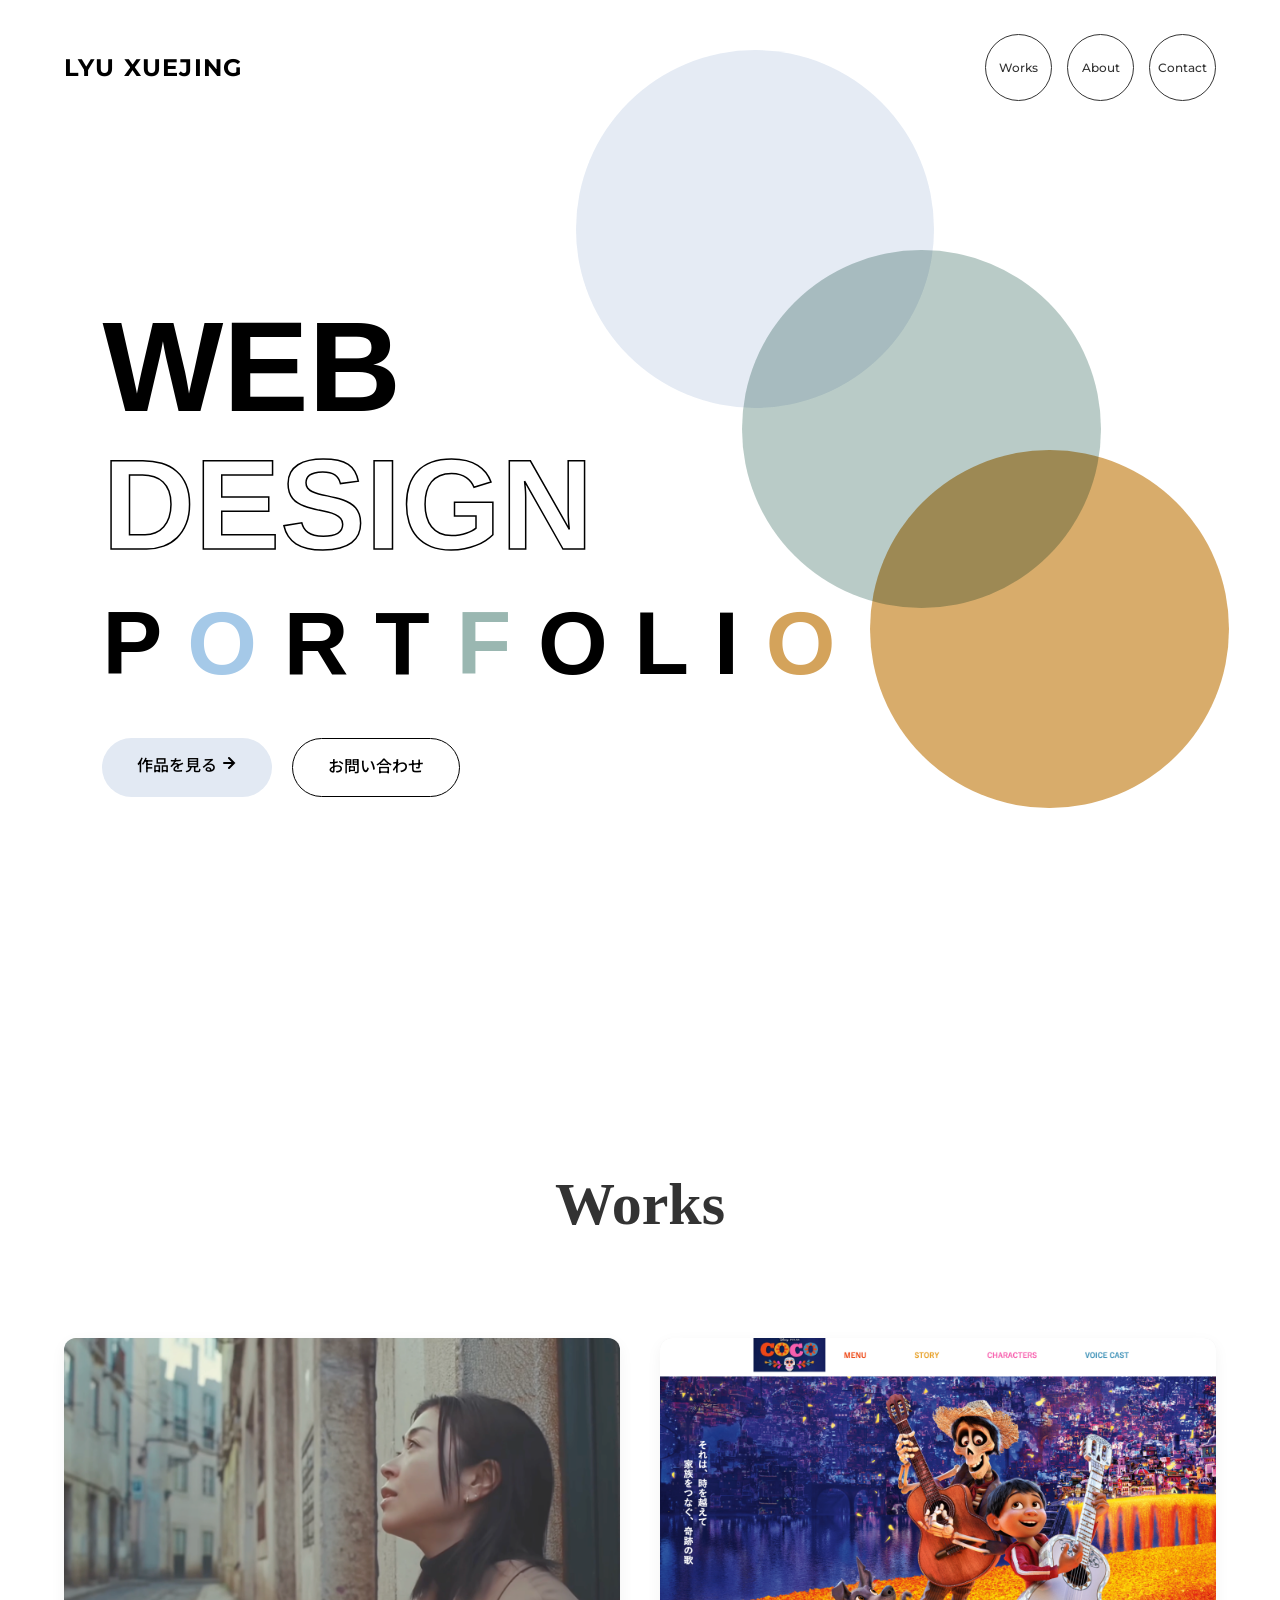
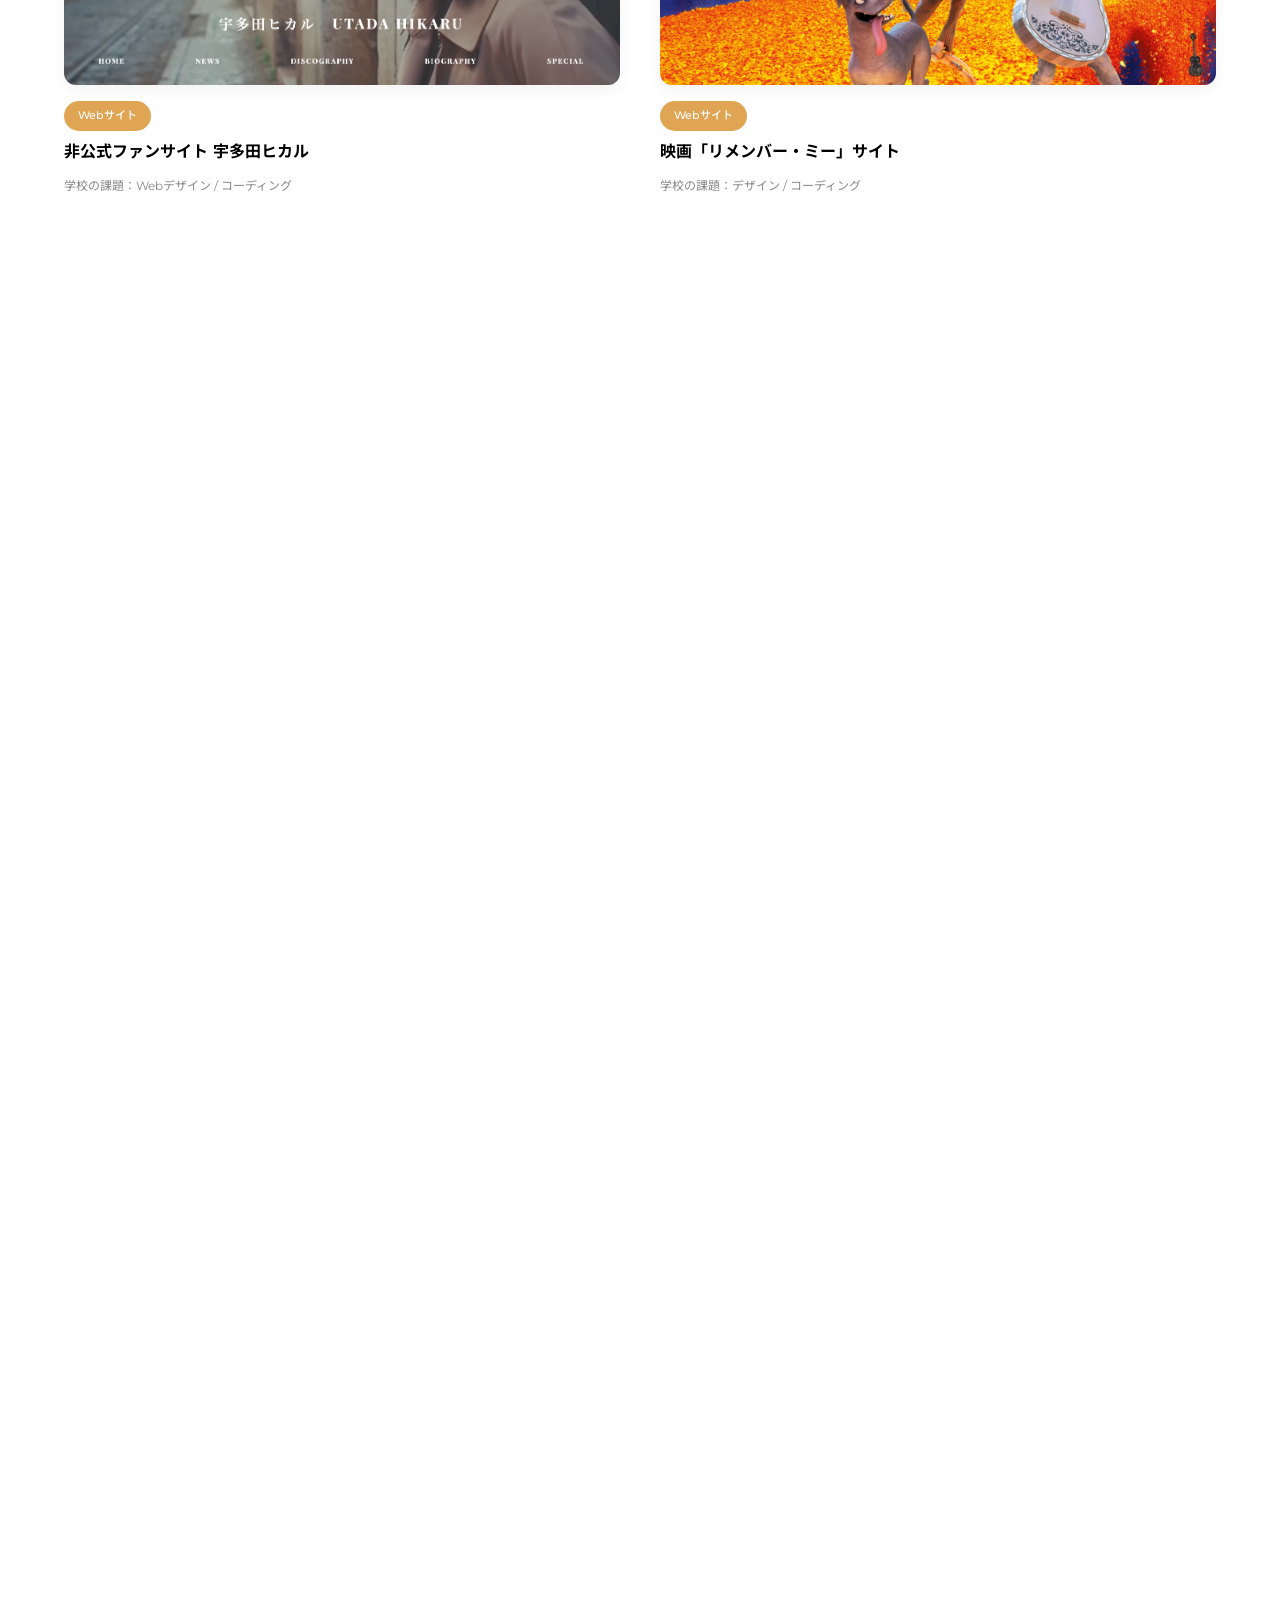
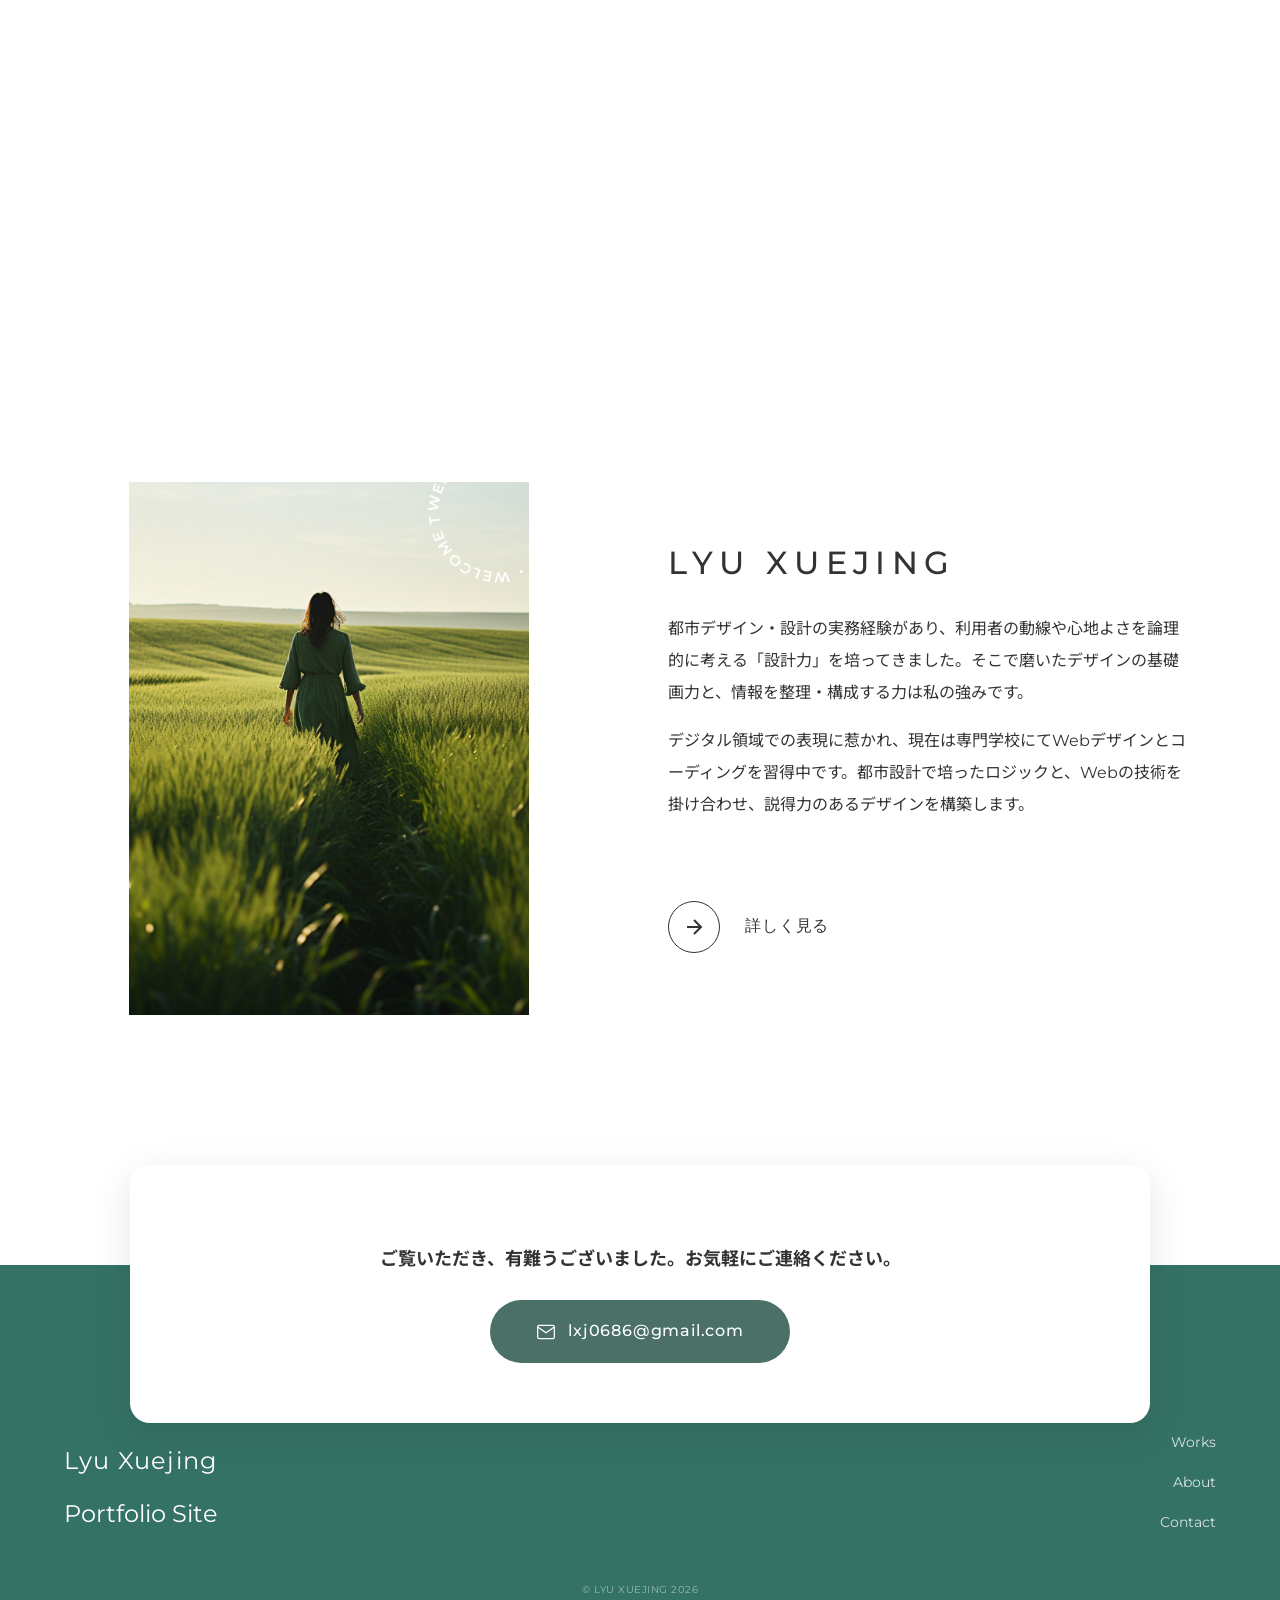
==== index.html @ 37d801d8 "Initial commit: ポートフォリオサイト" ====
<!DOCTYPE html>
<html lang="ja">
<head>
    <meta charset="UTF-8">
    <meta name="viewport" content="width=device-width, initial-scale=1.0">
    <title>LYU XUEJING - Portfolio</title>
    <link rel="preconnect" href="https://fonts.googleapis.com">
    <link rel="preconnect" href="https://fonts.gstatic.com" crossorigin>
    <link href="https://fonts.googleapis.com/css2?family=Montserrat:wght@400;700;900&family=Noto+Sans+JP:wght@400;500;700&display=swap" rel="stylesheet">
    <link rel="stylesheet" href="style.css">
</head>

<body>
    <header class="header">
        <div class="container header-flex">
            <h1 class="logo">LYU XUEJING</h1>
            <nav class="nav">
                <a href="#works" class="nav-circle">Works</a>
                <a href="#about" class="nav-circle">About</a>
                <a href="#contact" class="nav-circle">Contact</a>
            </nav>
        </div>
    </header>

    <section class="hero" id="top">
        <div class="hero__bg-shapes" aria-hidden="true">
            <div class="shape shape--blue"></div>
            <div class="shape shape--green"></div>
            <div class="shape shape--yellow"></div>
        </div>
        
        <div class="hero__content">
        <div class="hero__title-area">
            <h1 class="hero__main-title">WEB</h1>
            
            <div class="hero__outline-title">DESIGN</div>
            
            <div class="hero__portfolio-title">
            <span class="char-p">P</span>
            <span class="char-o color-blue">O</span>
            <span class="char-r">R</span>
            <span class="char-t">T</span>
            <span class="char-f color-green">F</span>
            <span class="char-o">O</span>
            <span class="char-l">L</span>
            <span class="char-i">I</span>
            <span class="char-o color-yellow">O</span>
            <div class="title-underline"></div>
            </div>
        </div>
            
        <!-- 行动按钮 -->
        <div class="hero__cta" data-animate="fade-up" data-delay="600">
            <a class="btn btn--primary" href="#works">
                <span>作品を見る</span>
                <svg class="btn__icon" width="16" height="16" viewBox="0 0 16 16" fill="none">
                    <path d="M3 8h10M8 3l5 5-5 5" stroke="currentColor" stroke-width="2" stroke-linecap="round"/>
                </svg>
            </a>
            <a class="btn btn--outline" href="#contact">
            お問い合わせ
            </a>
        </div>
        </div>
    </section>


    <section id="works" class="works">
        <div class="container">
            <div class="section-header">
                <h2 class="section-title">Works</h2>
                <div class="wavy-line"></div>
            </div>
            
            <div class="works-web-grid">
                <a href="https://example.com/site1" target="_blank" class="work-item web-item">
                    <div class="work-image">
                        <img src="img/1.png" alt="Web作品1">
                        <div class="hover-overlay">View Website →</div>
                    </div>
                    <div class="work-info">
                        <span class="work-category category-yellow">Webサイト</span>
                        <h3 class="work-name">非公式ファンサイト 宇多田ヒカル</h3>
                        <p class="work-desc">学校の課題：Webデザイン / コーディング</p>
                    </div>
                </a>

                <a href="https://example.com/site2" target="_blank" class="work-item web-item">
                    <div class="work-image">
                        <img src="img/2.png" alt="Web作品2">
                        <div class="hover-overlay">View Website →</div>
                    </div>
                    <div class="work-info">
                        <span class="work-category category-yellow">Webサイト</span>
                        <h3 class="work-name">映画「リメンバー・ミー」サイト</h3>
                        <p class="work-desc">学校の課題：デザイン / コーディング</p>
                    </div>
                </a>

                <a href="https://example.com/site3" target="_blank" class="work-item web-item">
                    <div class="work-image">
                        <img src="img/3.png" alt="Web作品3">
                        <div class="hover-overlay">View Website →</div>
                    </div>
                    <div class="work-info">
                        <span class="work-category category-yellow">ホームページ</span>
                        <h3 class="work-name">カフェ「Cafe de PARIS」サイト</h3>
                        <p class="work-desc">学校の課題：デザイン / コーディング</p>
                    </div>
                </a>

                <a href="https://example.com/site4" target="_blank" class="work-item web-item">
                    <div class="work-image">
                        <img src="img/44.png" alt="Web作品4">
                        <div class="hover-overlay">View Website →</div>
                    </div>
                    <div class="work-info">
                        <span class="work-category category-yellow">ホームページ</span>
                        <h3 class="work-name">ブランジェリサイト「HAL Boulangerie」</h3>
                        <p class="work-desc">学校の課題：デザイン / コーディング</p>
                    </div>
                </a>
            </div>

            <div class="works-graphic-grid">
                <div class="work-item graphic-item js-modal-trigger" data-full-img="img/allwork5.png">
                    <div class="work-image">
                        <img src="img/allwork5.png" alt="Graphic1">
                        <div class="hover-icon">
                            <svg width="24" height="24" viewBox="0 0 24 24" fill="none" stroke="currentColor" stroke-width="2">
                                <path d="M15 3h6v6M9 21H3v-6M21 3l-7 7M3 21l7-7"/>
                            </svg>
                        </div>
                    </div>
                    <div class="work-info">
                        <span class="work-category category-green">バナー制作</span>
                        <h3 class="work-name">デザインバナー 動物</h3>
                        <p class="work-desc">Photoshop / Illustrator</p>
                    </div>
                </div>

                <div class="work-item graphic-item js-modal-trigger" data-full-img="img/allwork14.jpg">
                    <div class="work-image">
                        <img src="img/allwork14.jpg" alt="Graphic2">
                        <div class="hover-icon">
                            <svg width="24" height="24" viewBox="0 0 24 24" fill="none" stroke="currentColor" stroke-width="2">
                                <path d="M15 3h6v6M9 21H3v-6M21 3l-7 7M3 21l7-7"/>
                            </svg>
                        </div>
                    </div>
                    <div class="work-info">
                        <span class="work-category category-green">バナー制作</span>
                        <h3 class="work-name">デザインバナー お店</h3>
                        <p class="work-desc">Photoshop / Illustrator</p>
                    </div>
                </div>

                <div class="work-item graphic-item js-modal-trigger" data-full-img="img/allwork6.jpg">
                    <div class="work-image">
                        <img src="img/allwork6.jpg" alt="Graphic3">
                        <div class="hover-icon">
                            <svg width="24" height="24" viewBox="0 0 24 24" fill="none" stroke="currentColor" stroke-width="2">
                                <path d="M15 3h6v6M9 21H3v-6M21 3l-7 7M3 21l7-7"/>
                            </svg>
                        </div>
                    </div>
                    <div class="work-info">
                        <span class="work-category category-green">バナー制作</span>
                        <h3 class="work-name">デザインバナー 食べ物</h3>
                        <p class="work-desc">Photoshop / Illustrator</p>
                    </div>
                </div>

                <div class="work-item graphic-item js-modal-trigger" data-full-img="img/allwork9.png">
                    <div class="work-image">
                        <img src="img/allwork9.png" alt="Graphic4">
                        <div class="hover-icon">
                            <svg width="24" height="24" viewBox="0 0 24 24" fill="none" stroke="currentColor" stroke-width="2">
                                <path d="M15 3h6v6M9 21H3v-6M21 3l-7 7M3 21l7-7"/>
                            </svg>
                        </div>
                    </div>
                    <div class="work-info">
                        <span class="work-category category-blue">設計コンペ</span>
                        <h3 class="work-name">CBDエリアの都市デザイン</h3>
                        <p class="work-desc">Illustrator / Figma / Indesign / Sketchup</p>
                    </div>
                </div>

                <div class="work-item graphic-item js-modal-trigger" data-full-img="img/allwork12.png">
                    <div class="work-image">
                        <img src="img/allwork12.png" alt="Graphic5">
                        <div class="hover-icon">
                            <svg width="24" height="24" viewBox="0 0 24 24" fill="none" stroke="currentColor" stroke-width="2">
                                <path d="M15 3h6v6M9 21H3v-6M21 3l-7 7M3 21l7-7"/>
                            </svg>
                        </div>
                    </div>
                    <div class="work-info">
                        <span class="work-category category-blue">設計コンペ</span>
                        <h3 class="work-name">ウォーターフロントエリアのデザイン</h3>
                        <p class="work-desc">Illustrator / Indesign / AutoCAD / Sketchup</p>
                    </div>
                </div>

                <div class="work-item graphic-item js-modal-trigger" data-full-img="img/allwork11.png">
                    <div class="work-image">
                        <img src="img/allwork11.png" alt="Graphic6">
                        <div class="hover-icon">
                            <svg width="24" height="24" viewBox="0 0 24 24" fill="none" stroke="currentColor" stroke-width="2">
                                <path d="M15 3h6v6M9 21H3v-6M21 3l-7 7M3 21l7-7"/>
                            </svg>
                        </div>
                    </div>
                    <div class="work-info">
                        <span class="work-category category-grey">手描きイラスト</span>
                        <h3 class="work-name">街並みスケッチ</h3>
                        <p class="work-desc">万年筆 / マーカー</p>
                    </div>
                </div>
            </div>
        </div>
    </section>

    <section id="about" class="about">
        <div class="container">
            <div class="section-header">
                <h2 class="section-title">About</h2>
                <div class="wavy-line"></div>
            </div>
            
            <div class="about-layout" data-animate="fade-up" data-delay="200">
                <!-- 左側：プロフィール写真 -->
                <div class="about-photo">
                    <div class="photo-frame">
                        <img 
                        src="img/photo1.png" 
                        alt="プロフィール写真"
                        loading="lazy"
                        />
                        <!-- 装飾的な円形テキスト -->
                        <div class="circle-text" aria-hidden="true">
                            <svg viewBox="0 0 200 200">
                                <path id="curve" d="M 100, 100 m -75, 0 a 75,75 0 1,1 150,0 a 75,75 0 1,1 -150,0" fill="transparent"/>
                                <text>
                                    <textPath href="#curve">
                                    WELCOME TO MY PORTFOLIO • WELCOME TO MY PORTFOLIO •
                                    </textPath>
                                </text>
                            </svg>
                        </div>
                    </div>
                </div>
                
                <!-- 右側：自己紹介テキスト -->
                <div class="about-content">
                    <div class="about-title-wrapper">
                        <h3 class="about-greeting">LYU  XUEJING</h3>
                    </div>
                    
                    <div class="about-text">
                        <p>
                        都市デザイン・設計の実務経験があり、利用者の動線や心地よさを論理的に考える「設計力」を培ってきました。そこで磨いたデザインの基礎画力と、情報を整理・構成する力は私の強みです。
                        </p>
                        <p>
                        デジタル領域での表現に惹かれ、現在は専門学校にてWebデザインとコーディングを習得中です。都市設計で培ったロジックと、Webの技術を掛け合わせ、説得力のあるデザインを構築します。
                        </p>
                    </div>
                
                    <!-- 詳しく見るボタン -->
                    <div class="about-cta">
                        <a href="resume.html" class="detail-link">
                        <span class="detail-link__circle">
                            <svg width="24" height="24" viewBox="0 0 24 24" fill="none" stroke="currentColor" stroke-width="2">
                            <path d="M5 12h14M12 5l7 7-7 7"/>
                            </svg>
                        </span>
                        <span class="detail-link__text">詳しく見る</span>
                        </a>
                    </div>
                </div>
            </div>
        </div>
    </section>

    <footer class="site-footer">
        <div id="contact" class="contact-card container">
            <div class="contact-inner">
                <p class="contact-msg">ご覧いただき、有難うございました。お気軽にご連絡ください。</p>
                <a href="mailto:lxj0686@gmail.com" class="btn btn-green">
                    <svg class="icon-mail-svg" width="20" height="20" viewBox="0 0 24 24" fill="none" stroke="currentColor" stroke-width="1.5" stroke-linecap="round" stroke-linejoin="round">
                        <path d="M4 4h16c1.1 0 2 .9 2 2v12c0 1.1-.9 2-2 2H4c-1.1 0-2-.9-2-2V6c0-1.1.9-2 2-2z"></path>
                        <polyline points="22,6 12,13 2,6"></polyline>
                    </svg>
                    <span>lxj0686@gmail.com</span>
                </a>
            </div>
        </div>

        <div class="footer-main">
            <div class="container">
                <div class="footer-flex">
                    <div class="footer-left">
                        <h2 class="footer-logo">Lyu  Xuejing<br>Portfolio Site</h2>
                    </div>
                    <nav class="footer-nav">
                        <a href="#works">Works</a>
                        <a href="#about">About</a>
                        <a href="#contact">Contact</a>
                    </nav>
                </div>
                <p class="copyright">© LYU XUEJING 2026</p>
            </div>           
        </div>
    </footer>

    <div id="image-modal" class="modal">
        <span class="modal-close">&times;</span>
        <div class="modal-content">
            <img id="modal-img" src="" alt="">
        </div>
    </div>

    <script src="main.js"></script>

</body>
</html>
---- style.css ----
@charset "UTF-8";

/* ==========================================================================
   1. 基础设置 & 字体 (Base & Fonts)
   ========================================================================== */
body {
    /* 使用更接近设计稿的无衬线字体 */
    font-family: 'Montserrat', 'Noto Sans JP', sans-serif;
    color: #333;
    line-height: 1.8;
    background-color: #fff;
    margin: 0;
    padding: 0;
    overflow-x: hidden; /* 防止装饰圆圈溢出导致横向滚动 */
}

a {
    text-decoration: none;
    transition: all 0.3s ease;
}

ul, ol {
    list-style: none;
    padding: 0;
    margin: 0;
}

img {
    max-width: 100%;
    height: auto;
    vertical-align: bottom;
}

.container {
    max-width: 100%; /* 稍微收窄一点，符合设计稿的紧凑感 */
    padding-left: 5%;   /* Logo 离左边的距离 */
    padding-right: 5%;  /* 导航离右边的距离 */
    margin: 0;
}

/* ==========================================================================
   2. 头部导航 (Header)
   ========================================================================== */
.header {
    padding: 30px 0;
    background-color: transparent; /* 设计稿Header背景看起来是透明的 */
    position: absolute;
    width: 100%;
    top: 0;
    z-index: 1000;
}

.header-flex {
    display: flex;
    justify-content: space-between;
    align-items: center;
}

.logo {
    font-size: 24px;
    font-weight: 700;
    letter-spacing: 0.05em;
    color: #000;
}

.nav {
    display: flex;
    gap: 15px;
}

/* 导航圆圈样式 */
.nav-circle {
    display: flex;
    align-items: center;
    justify-content: center;
    width: 65px;
    height: 65px;
    border: 1px solid #333;
    border-radius: 50%;
    font-size: 12px;
    color: #333;
    font-weight: 500;
    background: #fff;
}

.nav-circle:hover {
    background-color: #333;
    color: #fff;
}

/* ==========================================================================
   3. Hero 区域 (Main Visual) - 封面更新版
   ========================================================================== */
:root {
  --shape-blue: #E2E9F3;    /* 浅灰蓝色 - 用于圆圈1和按钮 */
  --shape-green: #B2C6C1;   /* 莫兰迪绿 - 用于圆圈2 */
  --shape-brown: #D4A35B;   /* 莫兰迪棕 - 用于圆圈3 */
  --text-black: #000000;
}

.hero {
  position: relative;
  /* 问题1修复：通过 padding-top 给顶部导航栏留出空间，确保不遮挡文字 */
  padding-top: 100px; 
  min-height: 100vh;
  display: flex;
  align-items: center; 
  padding-left: 8%;    
  overflow: hidden;
  background-color: #ffffff;
}

/* --- 背景装饰圆圈 --- */
.hero__bg-shapes {
  position: absolute;
  top: 0;
  left: 0;
  width: 100%;
  height: 100%;
  z-index: 0;
}

.shape {
  position: absolute;
  border-radius: 50%;
  opacity: 0.9;
  /* --- [新增] 这一行是关键，让圆圈重叠处变色 --- */
  mix-blend-mode: multiply;
}

/* 圆圈1：左上 */
/* --- 背景装饰：缩小尺寸并优化位置 --- */
.shape--blue {
  width: 28vw;        /* 从 45vw 缩小到 25vw */
  height: 28vw;
  background-color: var(--shape-blue);
  top: 5%;           /* 稍微下移一点，避免被导航栏彻底遮挡 */
  left: 45%;         /* 向右移动，避免太靠近左侧文字 */
}

.shape--green {
  width: 28vw;        /* 从 40vw 缩小到 22vw */
  height: 28vw;
  background-color: var(--shape-green);
  top: 25%;          /* 调整垂直间距 */
  left: 58%;         /* 保持直线排列的比例 */
  z-index: 1;
}

.shape--yellow {
  width: 28vw;        /* 从 35vw 缩小到 20vw */
  height: 28vw;
  background-color: var(--shape-brown);
  top: 45%;
  left: 68%;
  z-index: 2;
}

@keyframes hero-float {
  0%, 100% { transform: translate(0, 0); }
  50% { transform: translate(-20px, 20px); }
}

/* --- 内容区域 --- */
.hero__content {
  position: relative;
  z-index: 10; /* 确保文字在所有圆圈最上方 */
}

.hero__inner {
  max-width: 1000px;
  text-align: left; /* 改为左对齐 */
}

/* 大标题共同样式 */
.hero__main-title, 
.hero__outline-title, 
.hero__portfolio-title {
  font-family: "Helvetica Neue", Arial, sans-serif; /* 建议用较粗的黑体 */
  font-weight: 900;
  line-height: 1;
  margin: 0;
  padding: 0;
  text-transform: uppercase;
}

.hero__main-title {
  font-size: clamp(60px, 10vw, 140px);
  font-weight: 900;
  margin: 0;
  color: var(--text-black);
}

.hero__outline-title {
  font-size: clamp(60px, 10vw, 140px);
  font-weight: 900;
  color: transparent;
  -webkit-text-stroke: 1.5px var(--text-black);
  margin: 10px 0 30px 0;
}

.hero__portfolio-title {
    font-size: clamp(40px, 7vw, 90px);
    font-weight: 900;
    color: var(--text-black);
    margin-bottom: 50px;
    
    /* --- [新增] 让每个字母之间有间距 --- */
    letter-spacing: 0.01em; /* 调整字间距 */
    margin-top: 10px;
}

/* 文字中的彩色字母 */
.color-blue { color: #A5C9E8; }
.color-green { color: #9AB7B1; }
.color-yellow { color: #D4A35B; }


/* --- 按钮样式重写 --- */
.hero__cta {
  display: flex;
  gap: 20px;
}

.hero__cta .btn {
  padding: 14px 35px;
  border-radius: 50px;
  font-size: 16px;
  font-weight: 500;
  text-decoration: none;
  transition: all 0.3s ease;
  border: none;
  /* 使用莫兰迪浅灰蓝 */
  background-color: var(--shape-blue); 
}

.hero__cta .btn--outline {
  /* “お問い合わせ” 也可以共用同色，或者只留边框 */
  background-color: transparent;
  border: 1.5px solid var(--shape-blue);
}

.hero__cta .btn:hover {
  transform: translateY(-3px);
  filter: brightness(0.9);
}

.title-underline {
  display: none; /* 彻底移除蓝色横线 */
}

/* 1. 针对所有 Hero 区域的按钮：统一设为黑色 */
.hero__cta .btn {
    color: #000 !important; /* 强制文字变成黑色 */
}

/* 2. 针对左边的实心按钮 (Primary) */
.hero__cta .btn--primary {
    /* 背景色保持原来的浅蓝色 (如果有变化请自行调整) */
    background-color: var(--shape-blue, #E2E9F3); 
}

/* 3. 针对右边的线框按钮 (Outline) */
.hero__cta .btn--outline {
    /* 边框也改成黑色，与文字呼应 */
    border: 1.5px solid #000;
}


/* --- 响应式适配 --- */
@media (max-width: 768px) {
  .hero {
    padding-top: 80px;
    padding-left: 5%;
  }
  .shape {
    width: 60vw;
    height: 60vw;
  }
}

/* ==========================================================================
   4. Works 区域 (更新版)
   ========================================================================== */
.works {
    padding: 100px 0;
}

.section-header {
    text-align: center;
    margin-bottom: 60px;
}

.section-title {
    /* 原来可能是 40px，建议改大到 60px 或 80px */
    font-size: 60px; 
    
    /* 保持原有的其他样式不变 */
    font-family: 'Times New Roman', serif; /* 如果你之前用了衬线体 */
    font-weight: bold;
    text-align: center;
    margin-bottom: 20px;
    color: #333;
    position: relative;
    display: inline-block;
}

/* --- 上半部分: Web (2列) --- */
.works-web-grid {
    display: grid;
    grid-template-columns: repeat(2, 1fr); /* 2列 */
    gap: 50px 40px;
    margin-bottom: 80px; /* 与下方Graphic区域的间距 */
}

/* --- 下半部分: Graphic (3列) --- */
.works-graphic-grid {
    display: grid;
    grid-template-columns: repeat(3, 1fr); /* 3列 */
    gap: 40px 30px;
}

/* 通用 Work Item 样式 */
.work-item {
    display: block; /* 确保a标签也是块级 */
    cursor: pointer;
    transition: transform 0.3s ease;
}

.work-item:hover {
    transform: translateY(-5px);
}

.work-image {
    position: relative;
    border-radius: 12px;
    overflow: hidden;
    margin-bottom: 15px;
    box-shadow: 0 5px 15px rgba(0,0,0,0.05);
    background-color: #f0f0f0;
    /* 图片比例控制: Web偏横向，Graphic偏方形 */
    aspect-ratio: 16 / 10; 
}

/* 下面Graphic部分的图片可以稍微高一点 */
.works-graphic-grid .work-image {
    aspect-ratio: 4 / 3;
}

.work-image img {
    width: 100%;
    height: 100%;
    object-fit: cover;
    transition: transform 0.5s ease;
}

.work-item:hover .work-image img {
    transform: scale(1.05);
}

/* 悬停时的遮罩层 (Web用) */
.hover-overlay {
    position: absolute;
    top: 0; left: 0; width: 100%; height: 100%;
    background: rgba(0, 0, 0, 0.4);
    color: #fff;
    display: flex;
    align-items: center;
    justify-content: center;
    font-weight: 700;
    opacity: 0;
    transition: opacity 0.3s;
}

/* 悬停时的图标 (Graphic用) */
.hover-icon {
    position: absolute;
    top: 50%; left: 50%;
    transform: translate(-50%, -50%) scale(0.5);
    opacity: 0;
    transition: all 0.3s;
    background: rgba(255,255,255,0.6);
    width: 50px; height: 50px;
    border-radius: 50%;
    display: flex;
    align-items: center;
    justify-content: center;
    color: #333;
}

.work-item:hover .hover-overlay,
.work-item:hover .hover-icon {
    opacity: 1;
    transform: translate(-50%, -50%) scale(1); /* icon reset */
}
.work-item:hover .hover-overlay {
    transform: none; /* overlay reset */
}

/* 标签颜色 (根据设计图补充) */
.work-category {
    display: inline-block;
    padding: 5px 14px;
    border-radius: 50px;
    font-size: 11px;
    color: #fff;
    margin-bottom: 10px;
    font-weight: 500;
}
.category-yellow { background-color: #DFA454; }
.category-green { background-color: #357266; } /* 深绿 */
.category-blue { background-color: #6CA6E6; }
.category-grey { background-color: rgba(66, 66, 66, 0.4); }

.work-name {
    font-size: 16px;
    font-weight: 700;
    margin: 0 0 5px 0;
    line-height: 1.4;
    color: #000;
}

.work-desc {
    font-size: 12px;
    color: #888;
}

/* 响应式调整 */
@media (max-width: 768px) {
    .works-web-grid {
        grid-template-columns: 1fr; /* 手机上Web变单列 */
        gap: 40px;
    }
    .works-graphic-grid {
        grid-template-columns: repeat(2, 1fr); /* 手机上Graphic变两列 */
        gap: 20px;
    }
}
@media (max-width: 480px) {
    .works-graphic-grid {
        grid-template-columns: 1fr; /* 小屏全变单列 */
    }
}

/* ==========================================================================
   5. About 区域
   ========================================================================== */
.about {
    padding: 100px 0 150px; /* 底部留多点空间给Footer重叠 */
}

/* 左側：プロフィール写真 */
.about-photo {
  position: relative;
  display: flex;
  justify-content: center;
}

.photo-frame {
  position: relative;
  width: 100%;
  max-width: 400px;
  aspect-ratio: 3/4;
  border-radius: var(--radius-xl);
  overflow: hidden;
  box-shadow: var(--shadow-xl);
}

.photo-frame img {
  width: 100%;
  height: 100%;
  object-fit: cover;
  display: block;
}

/* 円形テキスト装飾 */
.circle-text {
  position: absolute;
  top: -50px;
  right: -50px;
  width: 160px;
  height: 160px;
  animation: rotate 20s linear infinite;
}

@keyframes rotate {
  from {
    transform: rotate(0deg);
  }
  to {
    transform: rotate(360deg);
  }
}

.circle-text svg {
  width: 100%;
  height: 100%;
}

.circle-text text {
  fill: #ffffff;
  font-size: 18px;
  font-weight: 600;
  letter-spacing: 2px;
  text-transform: uppercase;
  
}

/* About Layout - 左右分割 */
.about-layout {
  display: grid;
  grid-template-columns: 1fr 1.3fr;
  gap: var(--space-4xl);
  align-items: center;
  margin-bottom: var(--space-4xl);
  max-width: 1100px;
  margin-left: auto;
  margin-right: auto;
}
/* 右側：テキストコンテンツ */
.about-content {
  padding: var(--space-lg) ;
  padding-left: 100px;
}

.about-title-wrapper {
  display: block;
  align-items: center;
  gap: var(--space-lg);
  margin-bottom: 30px;
}

.about-line {
  display: none;
}

.about-greeting {
  font-family: 'Montserrat', sans-serif; /* 英文推荐字体 */
  font-size: 32px;     /* 字号加大 (根据需要可调 32px - 40px) */
  font-weight: 500;    /* 加粗 */
  
  /* --- 颜色与间距 --- */
  color: #333;         /* 黑色 */
  letter-spacing: 0.2em; /* 增加字间距，显得更有设计感 */
  line-height: 1.2;
  
  /* --- 强制左对齐 --- */
  margin: 0;
  padding: 0;
  text-align: left;
}

.about-text {
  margin-bottom: var(--space-2xl);
}

.about-text p {
  font-size: var(--font-size-base);
  line-height: 2;
  color: var(--color-text-light);
  margin-bottom: var(--space-lg);
}

.about-text p:last-child {
  margin-bottom: 0;
}

/* 詳しく見るリンク */
.about-cta {
  margin-top: 80px;
}

.detail-link {
  display: inline-flex;
  align-items: center;
  gap: 25px;
  text-decoration: none;
  color: var(--color-primary);
  font-size: 16px;
  font-weight: 500;
  transition: all var(--transition-base);
  position: relative;
  font-family: 'Montserrat', sans-serif;
}

.detail-link__circle {
  width: 50px;
  height: 50px;
  border-radius: 50%;
  border: 1.5px solid currentColor;
  display: flex;
  align-items: center;
  justify-content: center;
  transition: all 0.3s ease;
  flex-shrink: 0;
}

.detail-link__circle svg {
    width: 24px;
    height: 24px;
    stroke: currentColor; /* 确保箭头颜色跟随 */
    transition: stroke 0.3s ease;
}

.detail-link__text {
  position: relative;
  letter-spacing: 0.05em;
}

/* 下划线动画 (保留你原本的逻辑，稍微调整位置) */
.detail-link__text::after {
  content: '';
  position: absolute;
  left: 0;
  bottom: -4px;
  width: 0;
  height: 1px;
  background: currentColor;
  transition: width 0.3s ease;
}

/* --- 悬停效果优化 --- */
.detail-link:hover {
    opacity: 0.9;
}

.detail-link:hover .detail-link__circle {
  /* 悬停时：背景变蓝，箭头变白 */
  background: #357266; 
  color: white;
  
  /* [修改] 使用缩放效果代替位移，更符合这个圆形的设计风格 */
  transform: scale(1.05); 
}

.detail-link:hover .detail-link__text::after {
  width: 100%;
}


/* About 响应式 */
@media (max-width: 768px) {
  .about-content {
    /* 手机上下排列时，取消左边的大间距 */
    padding-left: var(--space-lg); 
    /* 或者直接 padding-left: 20px; */
  }
}

@media (max-width: 1024px) {
  .about-layout {
    gap: var(--space-3xl);
  }
  
  .photo-frame {
    max-width: 350px;
  }
}

@media (max-width: 768px) {
  .about-layout {
    grid-template-columns: 1fr;
    gap: var(--space-2xl);
    text-align: center;
  }
  
  .photo-frame {
    max-width: 300px;
    margin: 0 auto;
  }
  
  .circle-text {
    width: 100px;
    height: 100px;
    top: -20px;
    right: -20px;
  }
  
  .about-title-wrapper {
    justify-content: center;
  }
  
  .about-line {
    width: 40px;
  }
  
  .about-greeting {
    font-size: 28px; /* 手机上稍微小一点 */
    margin-bottom: 20px;
  }
  
  .about-cta {
    display: flex;
    justify-content: center;
  }
  
  .about-highlights {
    grid-template-columns: 1fr;
  }
}

/* ==========================================================================
   6. Contact & Footer (重叠布局)
   ========================================================================== */
.site-footer {
    background-color: #357266; /* 这种深绿色 */
    color: #fff;
    padding-top: 150px; /* 为上面重叠的卡片留空间 */
    padding-bottom: 50px;
    position: relative;
    margin-top: 100px;
}

/* 悬浮的 Contact 卡片 */
.contact-card {
    background-color: #fff;
    border-radius: 20px;
    padding: 60px;
    box-shadow: 0 10px 40px rgba(0,0,0,0.1); /* 柔和阴影 */
    text-align: center;
    
    /* 关键布局：绝对定位或负边距实现重叠 */
    position: absolute;
    top: -100px; /* 向上偏移出Footer */
    left: 0;
    right: 0;
    width: 80%; /* 卡片宽度 */
    max-width: 900px;
    margin: 0 auto; /* 水平居中 */
}

.contact-msg {
    font-size: 18px;
    margin-bottom: 25px;
    color: #333;
    font-weight: 700;
}

.btn-green {
    display: inline-flex;   /* 让图标和文字横向排列 */
    align-items: center;    /* 垂直居中 */
    justify-content: center;
    gap: 12px;              /* 【关键】图标和文字之间的间距 */
    
    background-color: #4A7068; /* 使用更接近设计图的低饱和度深绿 */
    color: #fff;
    padding: 16px 45px;     /* 稍微加大一点内边距，更舒展 */
    border-radius: 50px;    /* 胶囊圆角 */
    
    font-size: 16px;
    font-weight: 500;
    text-decoration: none;
    letter-spacing: 0.05em; /* 增加一点字间距 */
    
    transition: all 0.3s ease;
    border: 1px solid transparent; /* 预留边框位置，防止抖动 */
}

/* 悬停效果 */
.btn-green:hover {
    background-color: #3b5c54; /* 稍微变深 */
    transform: translateY(-3px); /* 向上浮动 */
    box-shadow: 0 5px 15px rgba(53, 114, 102, 0.3); /* 增加绿色光晕阴影 */
}

/* 图标样式 */
.icon-mail-svg {
    width: 20px;       /* 控制图标大小 */
    height: 20px;
    display: block;    /* 防止基线对齐导致的微小偏移 */
    stroke-width: 1.5; /* 线条粗细，1.5 比较精致，2 比较粗 */
}

/* Footer 底部内容 */
.footer-flex {
    display: flex;
    justify-content: space-between;
    align-items: flex-end;
}

.footer-logo {
    font-family: 'Montserrat', sans-serif;
    font-size: 24px;
    font-weight: 400; /* 取消粗体 */
    line-height: 2.2; /* 增大行高 */
    
    /* 移除底部外边距，确保和右侧菜单完全底部对齐 */
    margin-bottom: 0; 
    
    /* 确保容器紧贴文字，便于观察对齐 */
    display: inline-block;
}

.footer-logo::first-line {
    letter-spacing: 0.05em; 
}


.copyright {
    font-size: 12px;
    opacity: 0.6;
    
}

.footer-nav {
    display: flex;
    flex-direction: column;
    text-align: right;
    gap: 15px;
    padding-bottom: 5px;
}

.footer-nav a {
    color: #fff;
    font-size: 14px;
    opacity: 0.8;
    text-decoration: none;
    transition: opacity 0.3s;
    font-family: 'Montserrat', sans-serif;
}

.footer-nav a:hover {
    opacity: 1;
    text-decoration: underline;
}

.copyright {
    font-size: 10px;
    opacity: 0.5;
    text-align: center; /* 文字居中 */
    display: block;     /* 独占一行 */
    width: 100%;
    margin-top: 40px;
    font-family: 'Montserrat', sans-serif;
    letter-spacing: 0.05em;
}

/* ==========================================================================
   7. 响应式适配 (Mobile)
   ========================================================================== */
@media (max-width: 768px) {
    .hero-title {
        font-size: 48px;
    }
    
    .text-colorful {
        letter-spacing: 5px; /* 手机上间距小一点 */
        display: block; /* 手机上可能需要换行 */
    }

    .hero-bg-circles .circle {
        transform: scale(0.6); /* 手机上圆圈缩小 */
    }
    
    .works-grid {
        grid-template-columns: 1fr; /* 单列 */
    }
    
    .about-content {
        flex-direction: column;
    }
    
    .contact-card {
        width: 90%;
        padding: 30px;
        top: -60px;
    }
    
    .site-footer {
        padding-top: 120px;
    }
    
    .footer-main {
    width: 100%;
}

    .footer-flex {
        flex-direction: column;
        align-items: center; /* 手机上居中对齐 */
        gap: 40px;
        margin-bottom: 40px;
    }
    
    .footer-nav {
        text-align: center;
        padding-bottom: 0;
    }

    .footer-logo::first-line {
        letter-spacing: 0.15em;
    }
}

/* ==========================================================================
   8. 弹窗样式 (Modal / Lightbox) - 加到CSS文件末尾
   ========================================================================== */
.modal {
    display: none; /* 默认隐藏 */
    position: fixed;
    z-index: 2000;
    left: 0;
    top: 0;
    width: 100%;
    height: 100%;
    background-color: rgba(0, 0, 0, 0.85);
    align-items: center;
    justify-content: center;
    opacity: 0;
    transition: opacity 0.3s ease;
}

.modal.show {
    display: flex;
    opacity: 1;
}

.modal-content {
    max-width: 90%;
    max-height: 90%;
    position: relative;
    transform: scale(0.9);
    transition: transform 0.3s ease;
}

.modal.show .modal-content {
    transform: scale(1);
}

.modal-content img {
    max-width: 100%;
    max-height: 90vh; /* 确保不超过视口高度 */
    border-radius: 4px;
    box-shadow: 0 0 20px rgba(0,0,0,0.5);
}

.modal-close {
    position: absolute;
    top: 20px;
    right: 30px;
    color: #fff;
    font-size: 40px;
    font-weight: bold;
    cursor: pointer;
    z-index: 2001;
    transition: color 0.3s;
}

.modal-close:hover {
    color: #ccc;
}
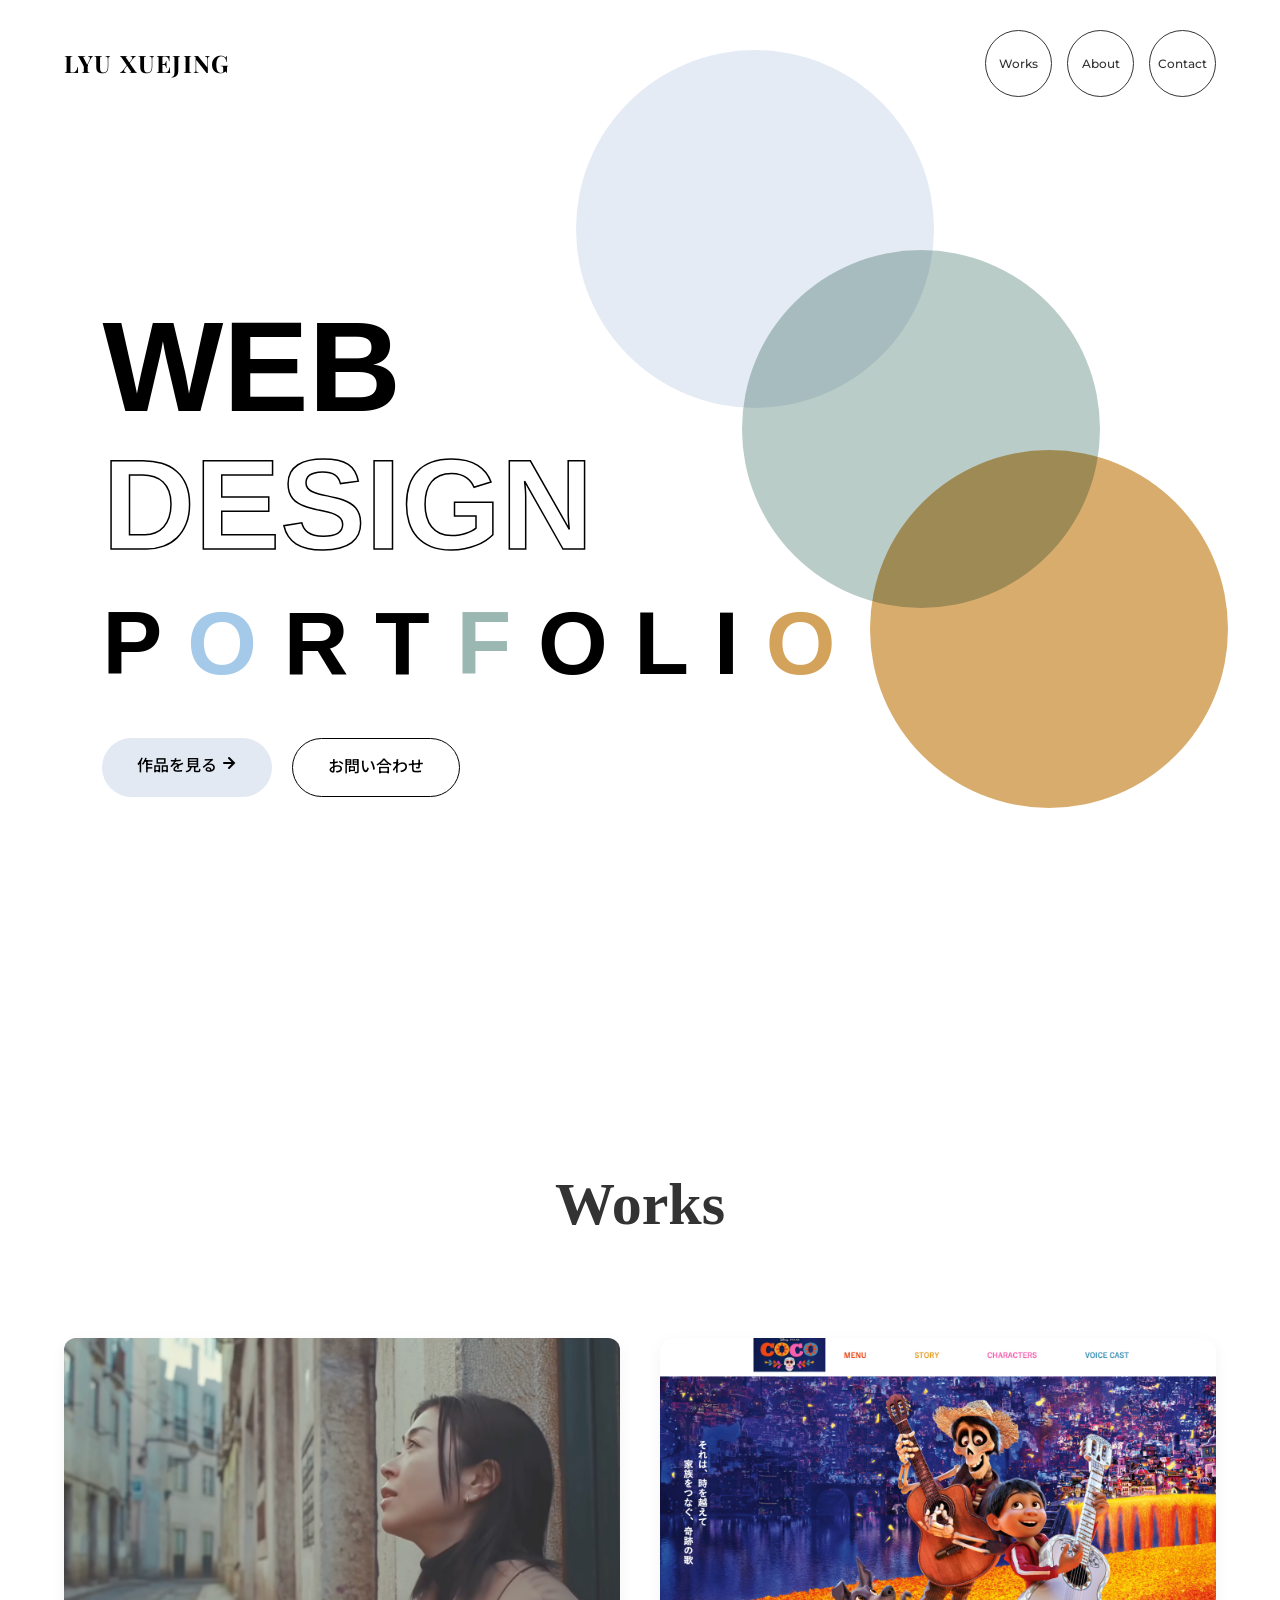
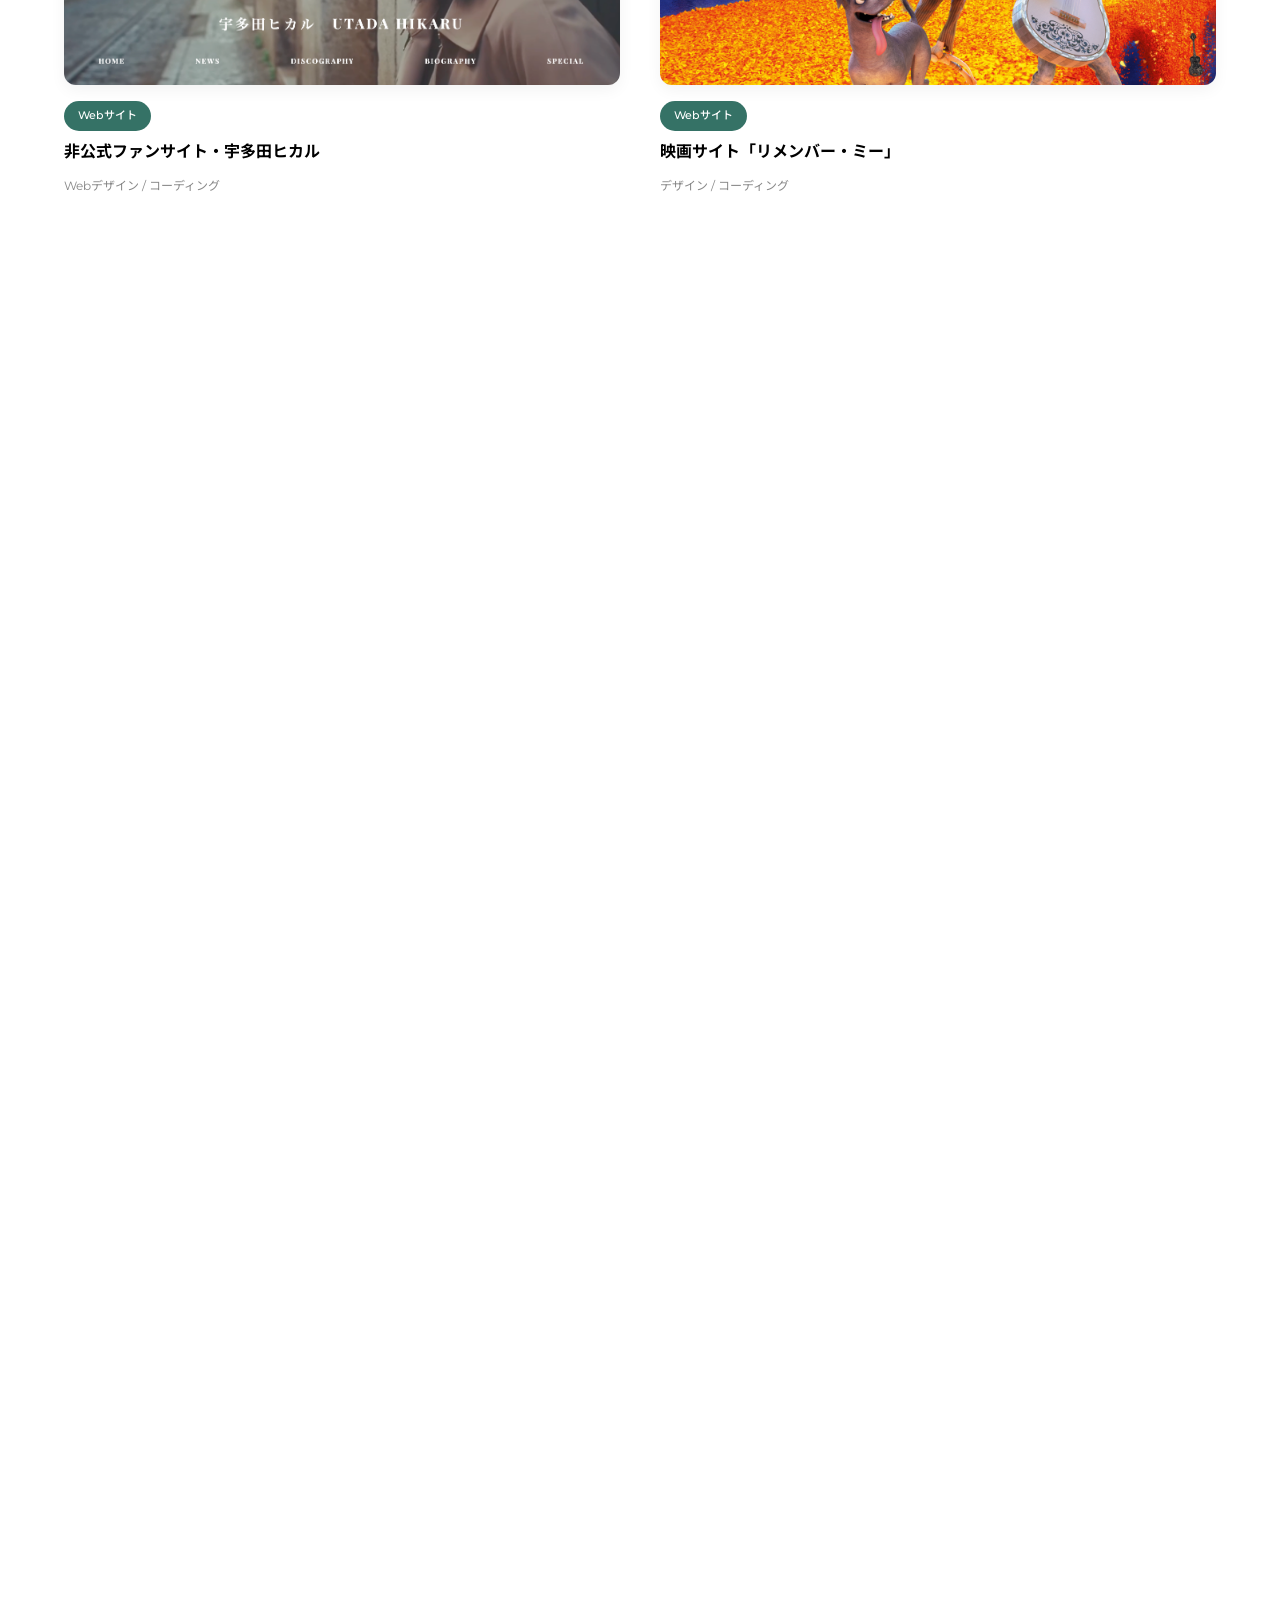
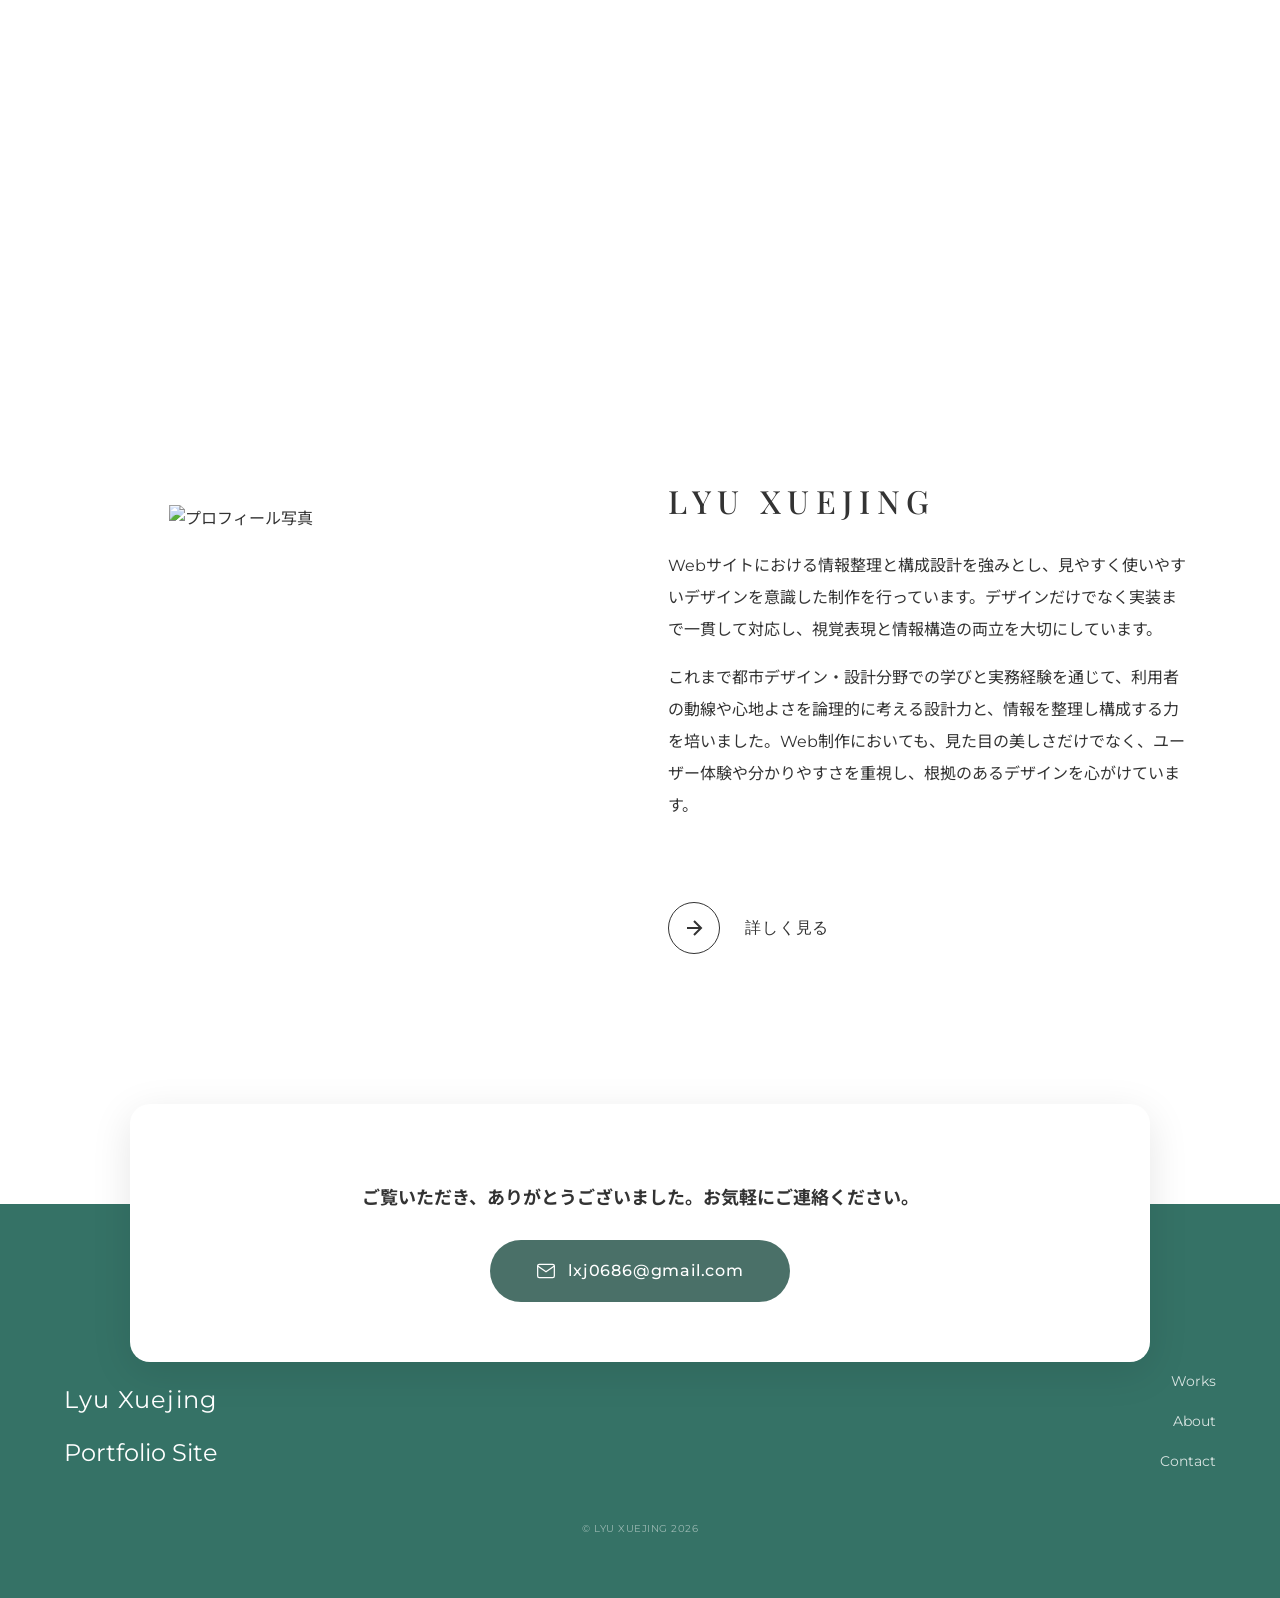
==== commit 151a85df: "Add files via upload" ====
--- a/index.html
+++ b/index.html
@@ -6,14 +6,14 @@
     <title>LYU XUEJING - Portfolio</title>
     <link rel="preconnect" href="https://fonts.googleapis.com">
     <link rel="preconnect" href="https://fonts.gstatic.com" crossorigin>
-    <link href="https://fonts.googleapis.com/css2?family=Montserrat:wght@400;700;900&family=Noto+Sans+JP:wght@400;500;700&display=swap" rel="stylesheet">
+    <link href="https://fonts.googleapis.com/css2?family=Montserrat:wght@400;700;900&family=Noto+Sans+JP:wght@400;500;700&family=Playfair+Display:wght@400;600;700&display=swap" rel="stylesheet">
     <link rel="stylesheet" href="style.css">
 </head>
 
-<body>
+<body class="hero-anim">
     <header class="header">
         <div class="container header-flex">
-            <h1 class="logo">LYU XUEJING</h1>
+            <h1 class="logo"><a href="#top">LYU XUEJING</a></h1>
             <nav class="nav">
                 <a href="#works" class="nav-circle">Works</a>
                 <a href="#about" class="nav-circle">About</a>
@@ -49,7 +49,7 @@
             </div>
         </div>
             
-        <!-- 行动按钮 -->
+    
         <div class="hero__cta" data-animate="fade-up" data-delay="600">
             <a class="btn btn--primary" href="#works">
                 <span>作品を見る</span>
@@ -73,51 +73,51 @@
             </div>
             
             <div class="works-web-grid">
-                <a href="https://example.com/site1" target="_blank" class="work-item web-item">
+                <a href="work-1-utada.html" class="work-item web-item">
                     <div class="work-image">
                         <img src="img/1.png" alt="Web作品1">
-                        <div class="hover-overlay">View Website →</div>
-                    </div>
-                    <div class="work-info">
-                        <span class="work-category category-yellow">Webサイト</span>
-                        <h3 class="work-name">非公式ファンサイト 宇多田ヒカル</h3>
-                        <p class="work-desc">学校の課題：Webデザイン / コーディング</p>
-                    </div>
-                </a>
-
-                <a href="https://example.com/site2" target="_blank" class="work-item web-item">
+                        <div class="hover-overlay">詳細を見る →</div>
+                    </div>
+                    <div class="work-info">
+                        <span class="work-category category-green">Webサイト</span>
+                        <h3 class="work-name">非公式ファンサイト・宇多田ヒカル</h3>
+                        <p class="work-desc">Webデザイン / コーディング</p>
+                    </div>
+                </a>
+
+                <a href="work-2-film.html" target="_blank" class="work-item web-item">
                     <div class="work-image">
                         <img src="img/2.png" alt="Web作品2">
-                        <div class="hover-overlay">View Website →</div>
-                    </div>
-                    <div class="work-info">
-                        <span class="work-category category-yellow">Webサイト</span>
-                        <h3 class="work-name">映画「リメンバー・ミー」サイト</h3>
-                        <p class="work-desc">学校の課題：デザイン / コーディング</p>
-                    </div>
-                </a>
-
-                <a href="https://example.com/site3" target="_blank" class="work-item web-item">
+                        <div class="hover-overlay">詳細を見る →</div>
+                    </div>
+                    <div class="work-info">
+                        <span class="work-category category-green">Webサイト</span>
+                        <h3 class="work-name">映画サイト「リメンバー・ミー」</h3>
+                        <p class="work-desc">デザイン / コーディング</p>
+                    </div>
+                </a>
+
+                <a href="work-3-cafe.html" target="_blank" class="work-item web-item">
                     <div class="work-image">
                         <img src="img/3.png" alt="Web作品3">
-                        <div class="hover-overlay">View Website →</div>
-                    </div>
-                    <div class="work-info">
-                        <span class="work-category category-yellow">ホームページ</span>
-                        <h3 class="work-name">カフェ「Cafe de PARIS」サイト</h3>
-                        <p class="work-desc">学校の課題：デザイン / コーディング</p>
-                    </div>
-                </a>
-
-                <a href="https://example.com/site4" target="_blank" class="work-item web-item">
+                        <div class="hover-overlay">詳細を見る →</div>
+                    </div>
+                    <div class="work-info">
+                        <span class="work-category category-green">Webサイト</span>
+                        <h3 class="work-name">カフェサイト「Café de PARIS」</h3>
+                        <p class="work-desc">デザイン / コーディング</p>
+                    </div>
+                </a>
+
+                <a href="work-4-bread.html" target="_blank" class="work-item web-item">
                     <div class="work-image">
                         <img src="img/44.png" alt="Web作品4">
-                        <div class="hover-overlay">View Website →</div>
-                    </div>
-                    <div class="work-info">
-                        <span class="work-category category-yellow">ホームページ</span>
+                        <div class="hover-overlay">詳細を見る →</div>
+                    </div>
+                    <div class="work-info">
+                        <span class="work-category category-green">Webサイト</span>
                         <h3 class="work-name">ブランジェリサイト「HAL Boulangerie」</h3>
-                        <p class="work-desc">学校の課題：デザイン / コーディング</p>
+                        <p class="work-desc">デザイン / コーディング</p>
                     </div>
                 </a>
             </div>
@@ -133,7 +133,7 @@
                         </div>
                     </div>
                     <div class="work-info">
-                        <span class="work-category category-green">バナー制作</span>
+                        <span class="work-category category-yellow">バナー制作</span>
                         <h3 class="work-name">デザインバナー 動物</h3>
                         <p class="work-desc">Photoshop / Illustrator</p>
                     </div>
@@ -149,7 +149,7 @@
                         </div>
                     </div>
                     <div class="work-info">
-                        <span class="work-category category-green">バナー制作</span>
+                        <span class="work-category category-yellow">バナー制作</span>
                         <h3 class="work-name">デザインバナー お店</h3>
                         <p class="work-desc">Photoshop / Illustrator</p>
                     </div>
@@ -165,7 +165,7 @@
                         </div>
                     </div>
                     <div class="work-info">
-                        <span class="work-category category-green">バナー制作</span>
+                        <span class="work-category category-yellow">バナー制作</span>
                         <h3 class="work-name">デザインバナー 食べ物</h3>
                         <p class="work-desc">Photoshop / Illustrator</p>
                     </div>
@@ -230,15 +230,15 @@
             </div>
             
             <div class="about-layout" data-animate="fade-up" data-delay="200">
-                <!-- 左側：プロフィール写真 -->
                 <div class="about-photo">
                     <div class="photo-frame">
-                        <img 
-                        src="img/photo1.png" 
-                        alt="プロフィール写真"
-                        loading="lazy"
-                        />
-                        <!-- 装飾的な円形テキスト -->
+                        <div class="photo-frame__img">
+                            <img 
+                            src="img/photo2.png" 
+                            alt="プロフィール写真"
+                            loading="lazy"
+                            />
+                        </div>
                         <div class="circle-text" aria-hidden="true">
                             <svg viewBox="0 0 200 200">
                                 <path id="curve" d="M 100, 100 m -75, 0 a 75,75 0 1,1 150,0 a 75,75 0 1,1 -150,0" fill="transparent"/>
@@ -252,22 +252,16 @@
                     </div>
                 </div>
                 
-                <!-- 右側：自己紹介テキスト -->
                 <div class="about-content">
                     <div class="about-title-wrapper">
                         <h3 class="about-greeting">LYU  XUEJING</h3>
                     </div>
                     
                     <div class="about-text">
-                        <p>
-                        都市デザイン・設計の実務経験があり、利用者の動線や心地よさを論理的に考える「設計力」を培ってきました。そこで磨いたデザインの基礎画力と、情報を整理・構成する力は私の強みです。
-                        </p>
-                        <p>
-                        デジタル領域での表現に惹かれ、現在は専門学校にてWebデザインとコーディングを習得中です。都市設計で培ったロジックと、Webの技術を掛け合わせ、説得力のあるデザインを構築します。
-                        </p>
+                        <p>Webサイトにおける情報整理と構成設計を強みとし、見やすく使いやすいデザインを意識した制作を行っています。デザインだけでなく実装まで一貫して対応し、視覚表現と情報構造の両立を大切にしています。</p>
+                        <p>これまで都市デザイン・設計分野での学びと実務経験を通じて、利用者の動線や心地よさを論理的に考える設計力と、情報を整理し構成する力を培いました。Web制作においても、見た目の美しさだけでなく、ユーザー体験や分かりやすさを重視し、根拠のあるデザインを心がけています。</p>
                     </div>
                 
-                    <!-- 詳しく見るボタン -->
                     <div class="about-cta">
                         <a href="resume.html" class="detail-link">
                         <span class="detail-link__circle">
@@ -286,7 +280,7 @@
     <footer class="site-footer">
         <div id="contact" class="contact-card container">
             <div class="contact-inner">
-                <p class="contact-msg">ご覧いただき、有難うございました。お気軽にご連絡ください。</p>
+                <p class="contact-msg">ご覧いただき、ありがとうございました。お気軽にご連絡ください。</p>
                 <a href="mailto:lxj0686@gmail.com" class="btn btn-green">
                     <svg class="icon-mail-svg" width="20" height="20" viewBox="0 0 24 24" fill="none" stroke="currentColor" stroke-width="1.5" stroke-linecap="round" stroke-linejoin="round">
                         <path d="M4 4h16c1.1 0 2 .9 2 2v12c0 1.1-.9 2-2 2H4c-1.1 0-2-.9-2-2V6c0-1.1.9-2 2-2z"></path>
@@ -314,6 +308,13 @@
         </div>
     </footer>
 
+    <!-- ページトップへ戻るボタン -->
+    <a href="#top" id="back-to-top" class="back-to-top" aria-label="ページトップへ戻る">
+        <svg width="24" height="24" viewBox="0 0 24 24" fill="none" stroke="currentColor" stroke-width="2" stroke-linecap="round" stroke-linejoin="round">
+            <path d="M12 19V5M5 12l7-7 7 7"/>
+        </svg>
+    </a>
+
     <div id="image-modal" class="modal">
         <span class="modal-close">&times;</span>
         <div class="modal-content">
--- a/style.css
+++ b/style.css
@@ -56,11 +56,23 @@
     align-items: center;
 }
 
+/* ロゴ：英文大見出し向けフォント・黒・トップへのリンク */
 .logo {
+    font-family: 'Playfair Display', 'Times New Roman', serif;
     font-size: 24px;
     font-weight: 700;
     letter-spacing: 0.05em;
     color: #000;
+    margin: 0;
+}
+
+.logo a {
+    color: #000;
+}
+
+.logo a:hover {
+    color: #333;
+    opacity: 0.85;
 }
 
 .nav {
@@ -68,8 +80,9 @@
     gap: 15px;
 }
 
-/* 导航圆圈样式 */
-.nav-circle {
+/* 导航圆圈样式：ホバーで黒背景・白文字 */
+.nav a.nav-circle,
+a.nav-circle {
     display: flex;
     align-items: center;
     justify-content: center;
@@ -81,11 +94,14 @@
     color: #333;
     font-weight: 500;
     background: #fff;
-}
-
-.nav-circle:hover {
-    background-color: #333;
+    transition: background-color 0.3s ease, color 0.3s ease, border-color 0.3s ease;
+}
+
+.nav a.nav-circle:hover,
+a.nav-circle:hover {
+    background-color: #000;
     color: #fff;
+    border-color: #000;
 }
 
 /* ==========================================================================
@@ -157,8 +173,98 @@
 }
 
 @keyframes hero-float {
-  0%, 100% { transform: translate(0, 0); }
-  50% { transform: translate(-20px, 20px); }
+  0%, 100% { transform: translate(0, 0) scale(1); }
+  50% { transform: translate(-20px, 20px) scale(1); }
+}
+
+@keyframes hero-fade-up {
+  0% { opacity: 0; transform: translateY(30px); }
+  100% { opacity: 1; transform: translateY(0); }
+}
+
+@keyframes hero-header-in {
+  0% { opacity: 0; transform: translateY(-20px); }
+  100% { opacity: 1; transform: translateY(0); }
+}
+
+@keyframes hero-shape-fade {
+  0% { opacity: 0; transform: scale(0.95); }
+  100% { opacity: 0.9; transform: scale(1); }
+}
+
+/* 大文字用の軽い浮遊アニメ */
+@keyframes hero-title-float {
+  0%, 100% { transform: translateY(0); }
+  50% { transform: translateY(-4px); }
+}
+
+/* 初期状態：hero-loaded 前は非表示 */
+.hero-anim .header {
+  opacity: 0;
+  transform: translateY(-20px);
+}
+
+.hero-anim .shape {
+  opacity: 0;
+  transform: scale(0.95);
+}
+
+.hero-anim .hero__main-title,
+.hero-anim .hero__outline-title,
+.hero-anim .hero__cta {
+  opacity: 0;
+  transform: translateY(30px);
+}
+
+.hero-anim .hero__portfolio-title span,
+.hero-anim .hero__portfolio-title .title-underline {
+  opacity: 0;
+  transform: translateY(20px);
+}
+
+/* body.hero-loaded でアニメーション実行（main.js がクラス付与） */
+body.hero-loaded .header {
+  animation: hero-header-in 0.3s ease forwards;
+}
+
+body.hero-loaded .shape--blue {
+  animation: hero-shape-fade 0.5s ease 0.1s forwards,
+             hero-float 8s ease-in-out 1s infinite;
+}
+
+body.hero-loaded .shape--green {
+  animation: hero-shape-fade 0.5s ease 0.2s forwards,
+             hero-float 8s ease-in-out 1.2s infinite;
+}
+
+body.hero-loaded .shape--yellow {
+  animation: hero-shape-fade 0.5s ease 0.3s forwards,
+             hero-float 8s ease-in-out 1.4s infinite;
+}
+
+body.hero-loaded .hero__main-title {
+  animation: hero-fade-up 0.6s ease 0.2s forwards,
+             hero-title-float 4s ease-in-out 1.2s infinite;
+}
+
+body.hero-loaded .hero__outline-title {
+  animation: hero-fade-up 0.6s ease 0.4s forwards,
+             hero-title-float 4s ease-in-out 1.4s infinite;
+}
+
+body.hero-loaded .hero__portfolio-title .char-p { animation: hero-fade-up 0.5s ease 0.5s forwards, hero-title-float 3.5s ease-in-out 1.6s infinite; }
+body.hero-loaded .hero__portfolio-title .char-o.color-blue { animation: hero-fade-up 0.5s ease 0.55s forwards, hero-title-float 3.5s ease-in-out 1.7s infinite; }
+body.hero-loaded .hero__portfolio-title .char-r { animation: hero-fade-up 0.5s ease 0.6s forwards, hero-title-float 3.5s ease-in-out 1.8s infinite; }
+body.hero-loaded .hero__portfolio-title .char-t { animation: hero-fade-up 0.5s ease 0.65s forwards, hero-title-float 3.5s ease-in-out 1.9s infinite; }
+body.hero-loaded .hero__portfolio-title .char-f.color-green { animation: hero-fade-up 0.5s ease 0.7s forwards, hero-title-float 3.5s ease-in-out 2s infinite; }
+body.hero-loaded .hero__portfolio-title .char-o { animation: hero-fade-up 0.5s ease 0.75s forwards, hero-title-float 3.5s ease-in-out 2.1s infinite; }
+body.hero-loaded .hero__portfolio-title .char-l { animation: hero-fade-up 0.5s ease 0.8s forwards, hero-title-float 3.5s ease-in-out 2.2s infinite; }
+body.hero-loaded .hero__portfolio-title .char-i { animation: hero-fade-up 0.5s ease 0.85s forwards, hero-title-float 3.5s ease-in-out 2.3s infinite; }
+body.hero-loaded .hero__portfolio-title .char-o.color-yellow { animation: hero-fade-up 0.5s ease 0.9s forwards, hero-title-float 3.5s ease-in-out 2.4s infinite; }
+body.hero-loaded .hero__portfolio-title .title-underline { animation: hero-fade-up 0.5s ease 0.95s forwards; }
+
+body.hero-loaded .hero__cta {
+  animation: hero-fade-up 0.6s ease 0.6s forwards;
 }
 
 /* --- 内容区域 --- */
@@ -459,7 +565,7 @@
 .photo-frame {
   position: relative;
   width: 100%;
-  max-width: 400px;
+  max-width: 320px;
   aspect-ratio: 3/4;
   border-radius: var(--radius-xl);
   overflow: hidden;
@@ -535,7 +641,7 @@
 }
 
 .about-greeting {
-  font-family: 'Montserrat', sans-serif; /* 英文推荐字体 */
+  font-family: 'Playfair Display', 'Times New Roman', serif; /* logo と同じフォント */
   font-size: 32px;     /* 字号加大 (根据需要可调 32px - 40px) */
   font-weight: 500;    /* 加粗 */
   
@@ -653,7 +759,7 @@
   }
   
   .photo-frame {
-    max-width: 350px;
+    max-width: 300px;
   }
 }
 
@@ -665,7 +771,7 @@
   }
   
   .photo-frame {
-    max-width: 300px;
+    max-width: 260px;
     margin: 0 auto;
   }
   
@@ -948,3 +1054,40 @@
 .modal-close:hover {
     color: #ccc;
 }
+
+/* ==========================================================================
+   9. ページトップへ戻るボタン (Back to Top)
+   ========================================================================== */
+.back-to-top {
+    position: fixed;
+    right: 24px;
+    bottom: 24px;
+    z-index: 9999;
+    width: 48px;
+    height: 48px;
+    border-radius: 50%;
+    background-color: #357266; /* Footer と同じ色 */
+    color: #fff;
+    display: flex;
+    align-items: center;
+    justify-content: center;
+    opacity: 0;
+    visibility: hidden;
+    transition: opacity 0.3s ease, visibility 0.3s ease, transform 0.2s ease;
+}
+
+.back-to-top:hover {
+    transform: scale(1.05);
+    background-color: #2d5d52;
+}
+
+.back-to-top.is-visible {
+    opacity: 1;
+    visibility: visible;
+}
+
+.back-to-top svg {
+    width: 24px;
+    height: 24px;
+    stroke: #fff;
+}
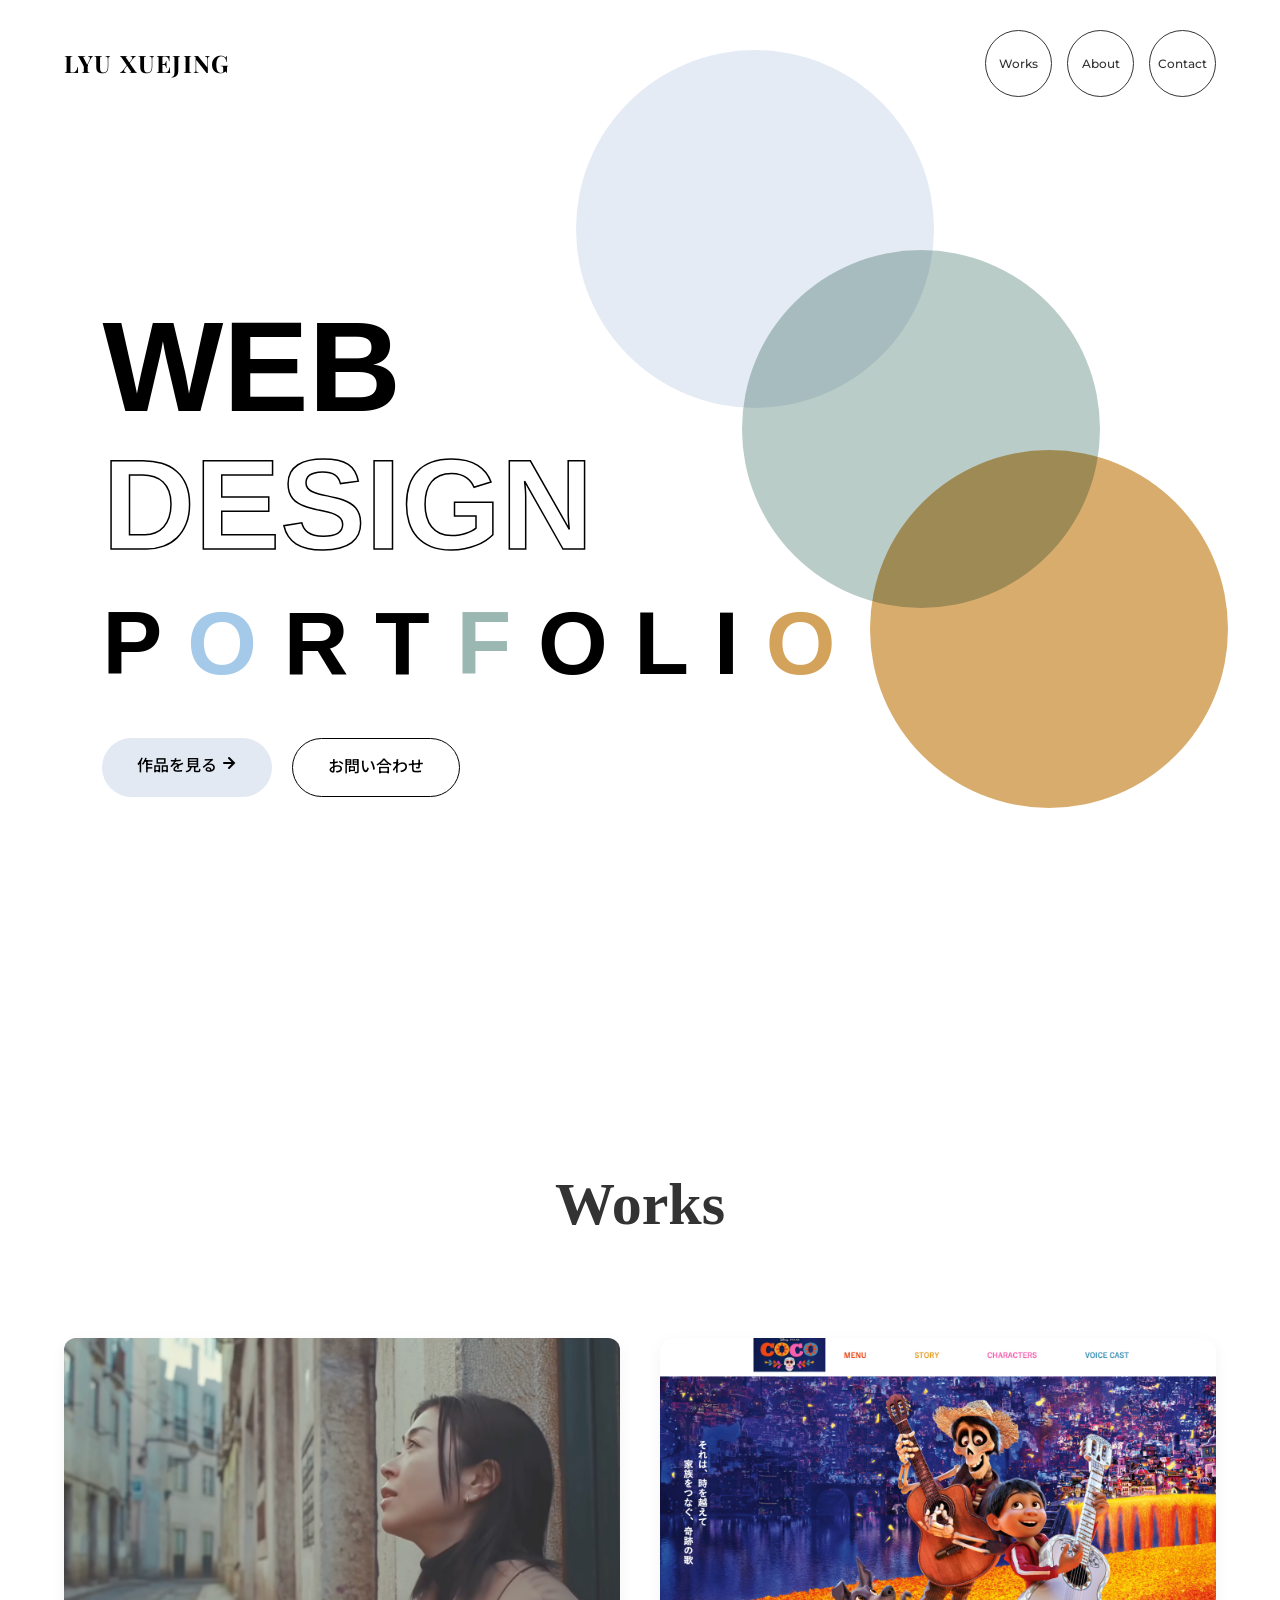
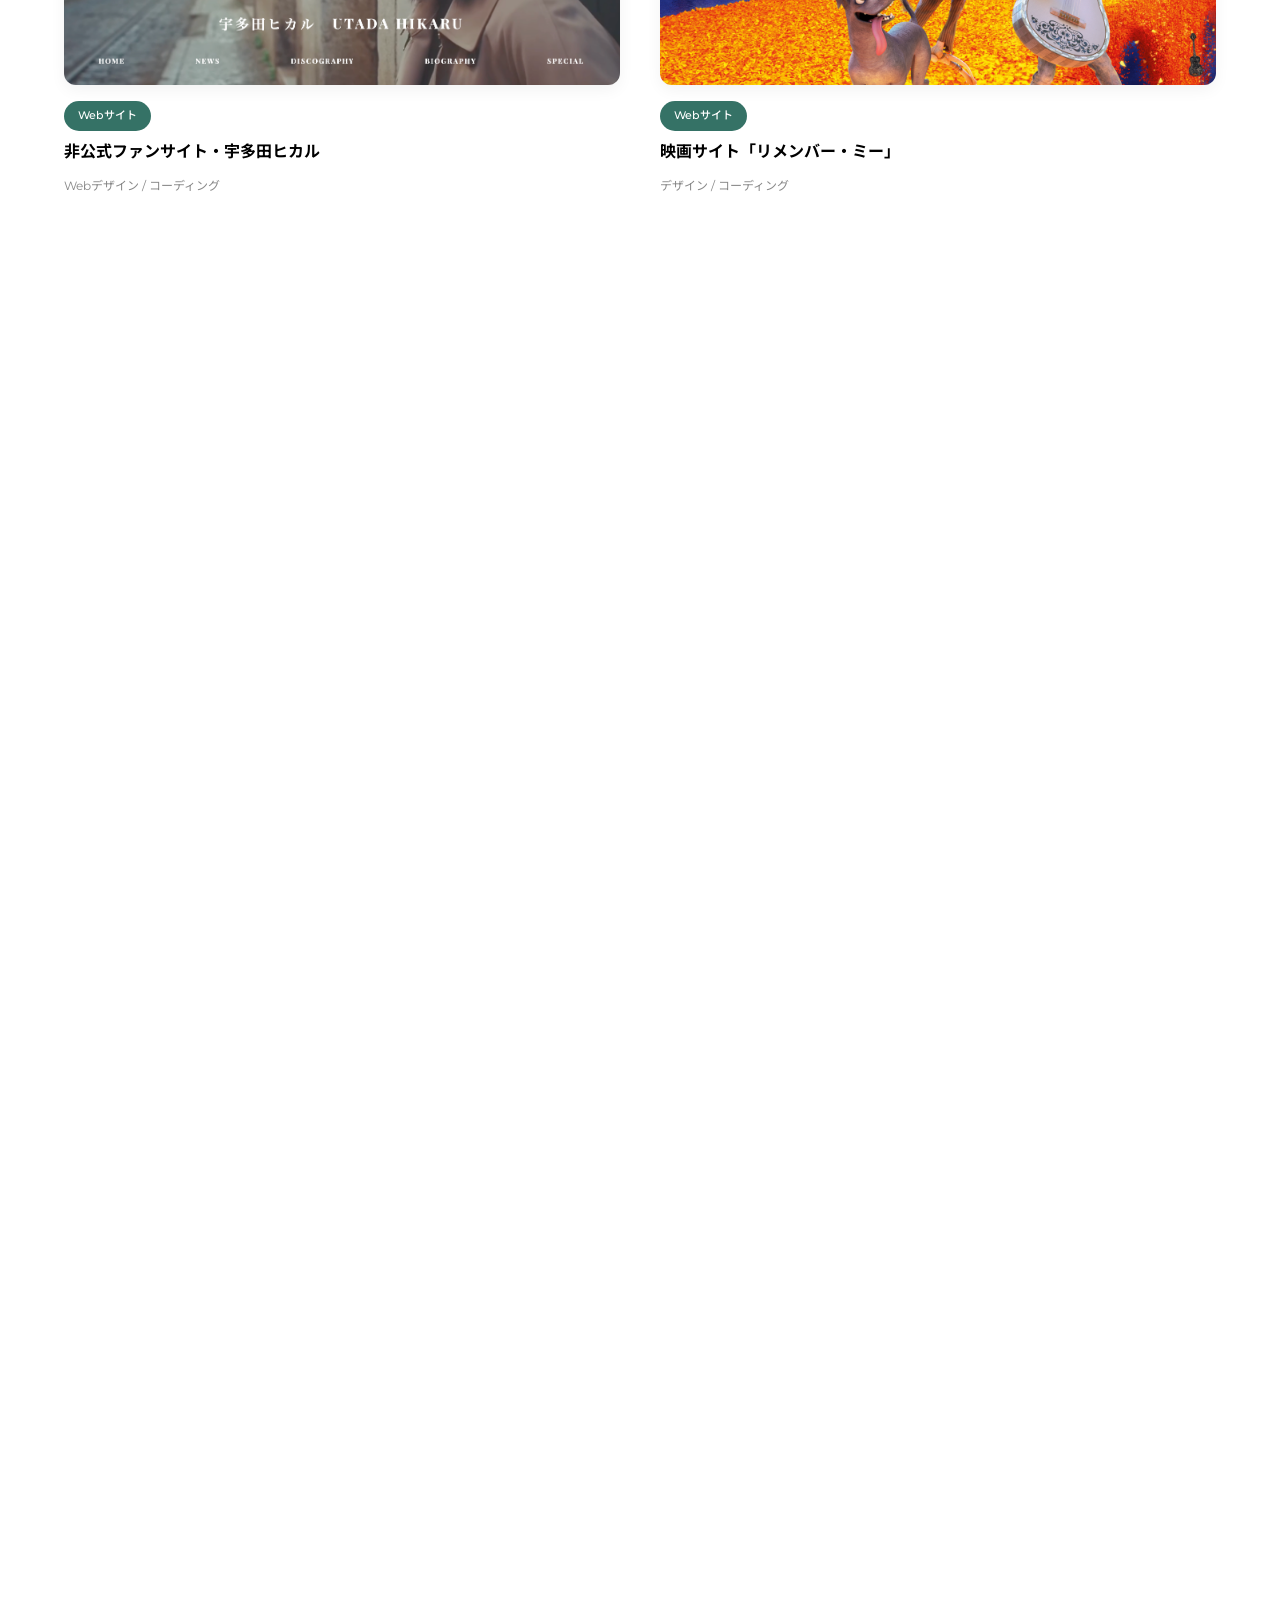
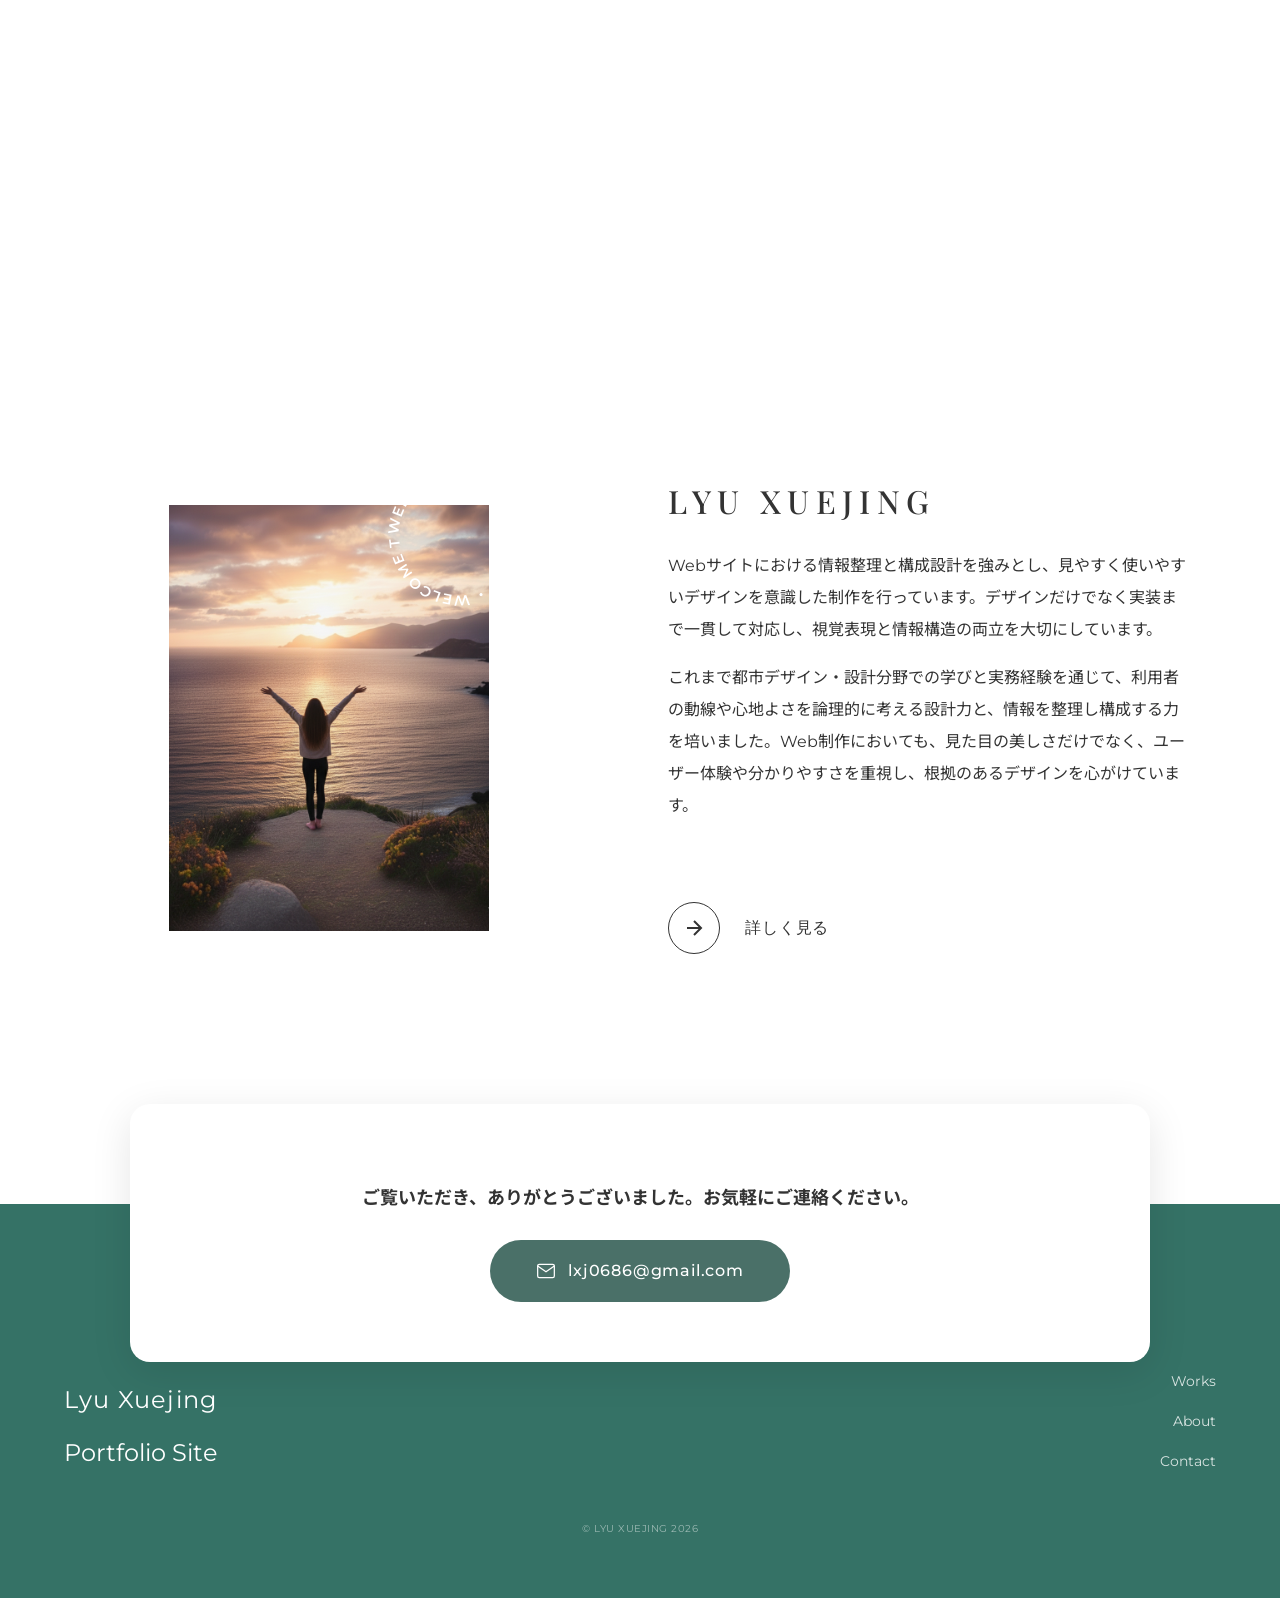
==== commit e73db75a: "Mainly updated the detail pages for the bakery and café projects." ====
--- a/index.html
+++ b/index.html
@@ -150,7 +150,7 @@
                     </div>
                     <div class="work-info">
                         <span class="work-category category-yellow">バナー制作</span>
-                        <h3 class="work-name">デザインバナー お店</h3>
+                        <h3 class="work-name">デザインバナー 旅館</h3>
                         <p class="work-desc">Photoshop / Illustrator</p>
                     </div>
                 </div>
@@ -166,7 +166,7 @@
                     </div>
                     <div class="work-info">
                         <span class="work-category category-yellow">バナー制作</span>
-                        <h3 class="work-name">デザインバナー 食べ物</h3>
+                        <h3 class="work-name">デザインバナー 静物</h3>
                         <p class="work-desc">Photoshop / Illustrator</p>
                     </div>
                 </div>
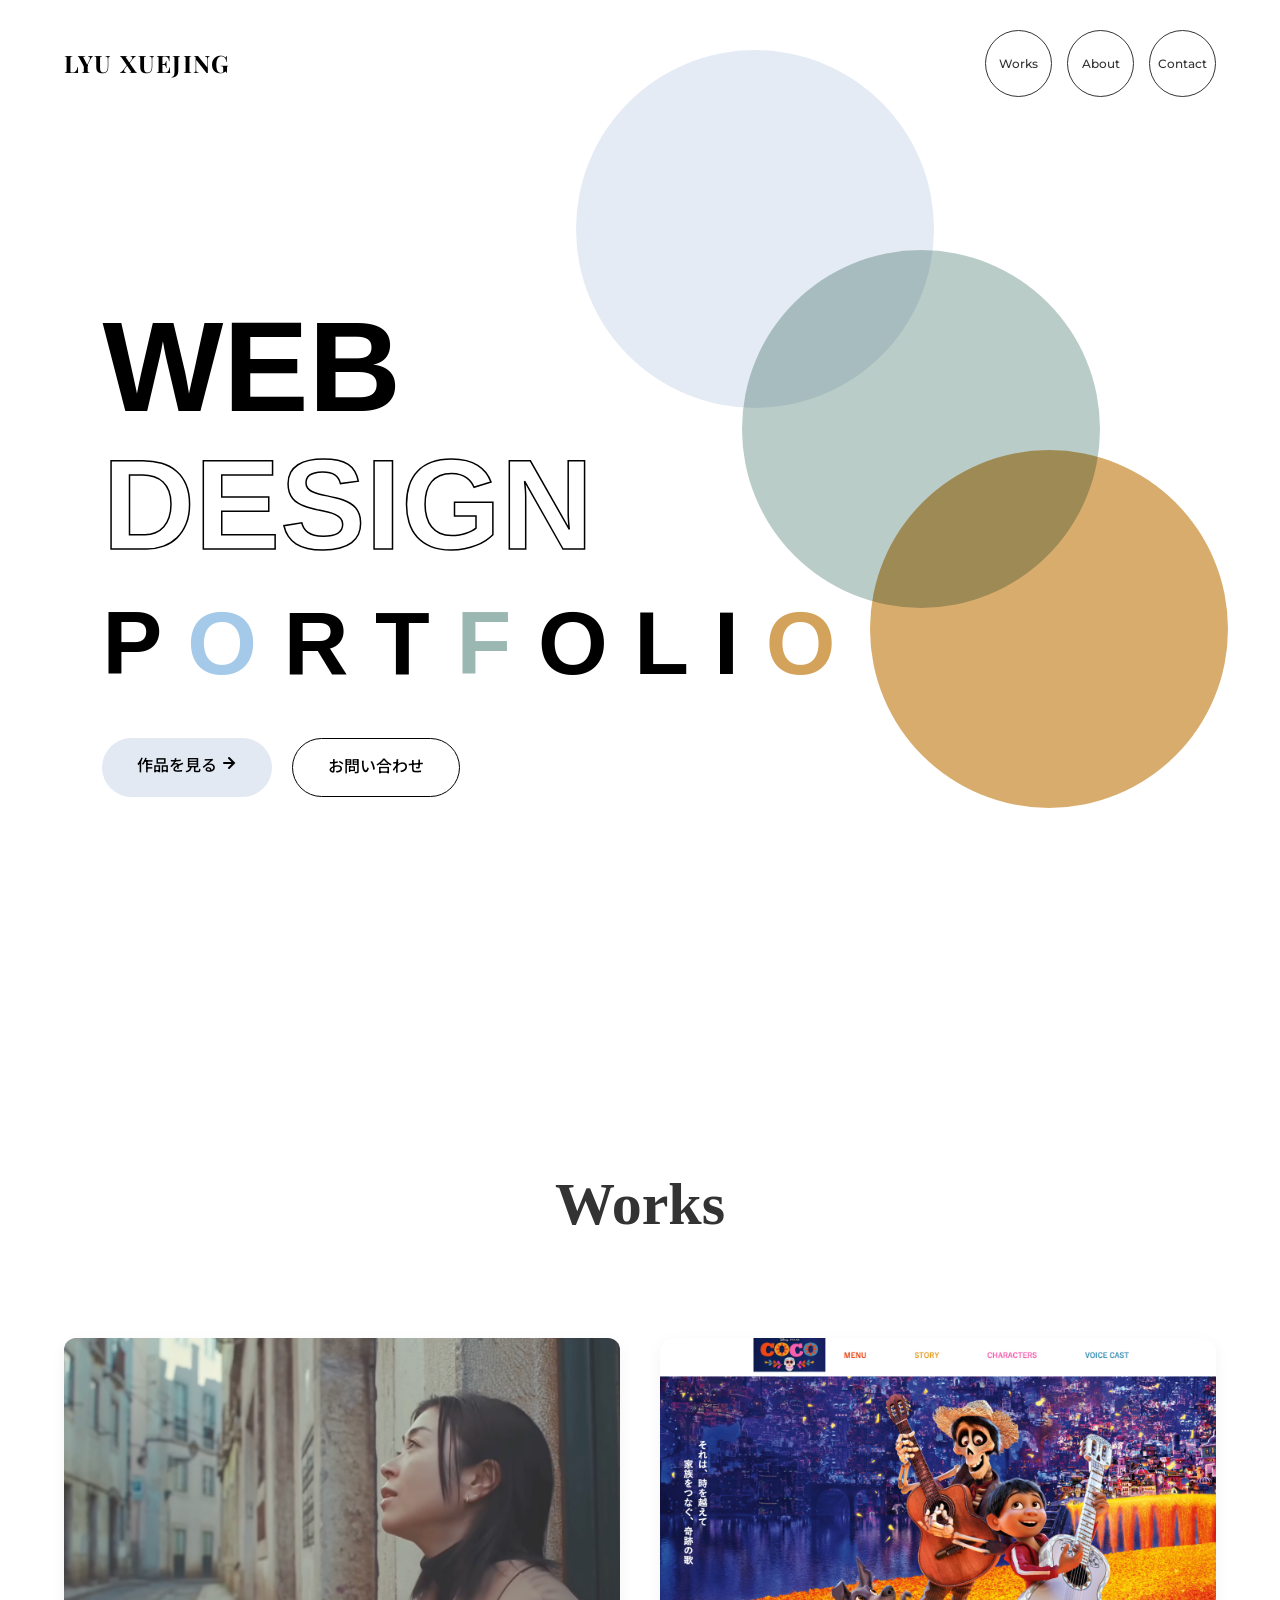
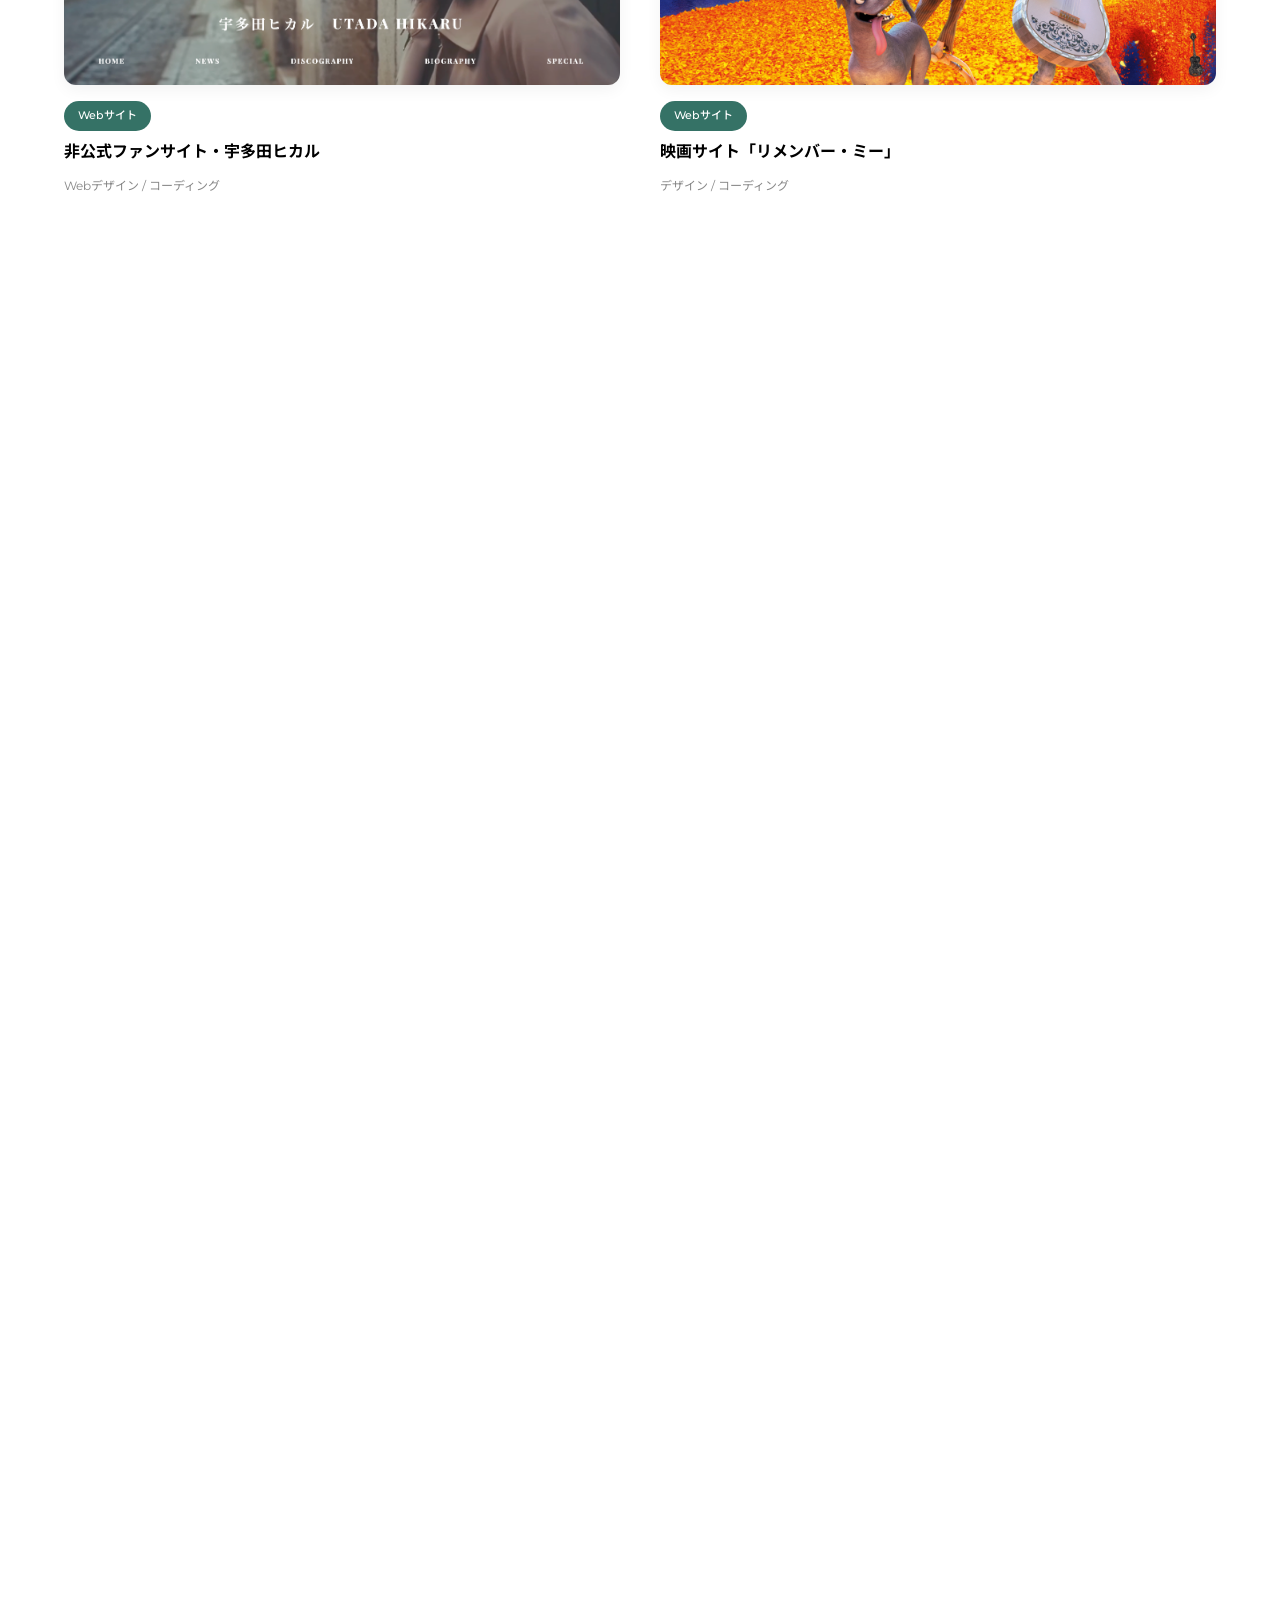
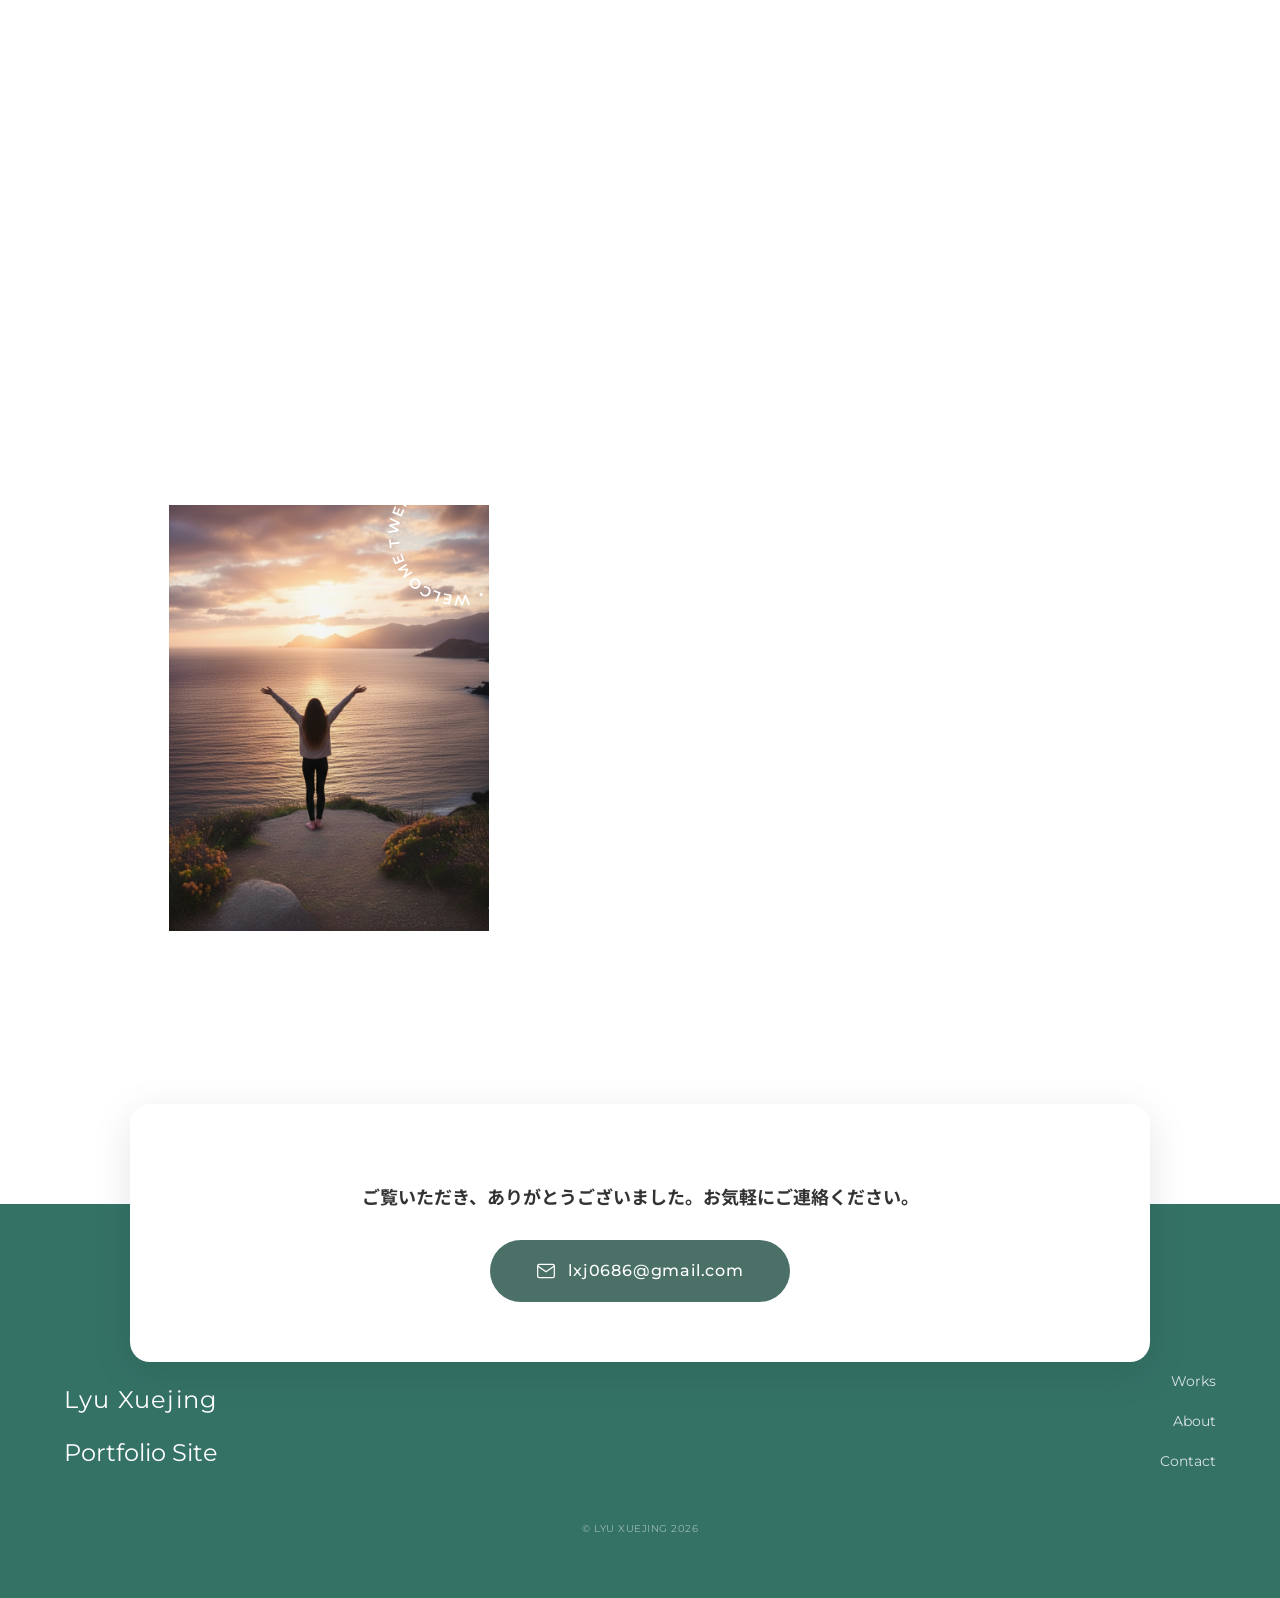
==== commit 702e2c46: "ポートフォリオサイトの更新" ====
--- a/index.html
+++ b/index.html
@@ -7,7 +7,7 @@
     <link rel="preconnect" href="https://fonts.googleapis.com">
     <link rel="preconnect" href="https://fonts.gstatic.com" crossorigin>
     <link href="https://fonts.googleapis.com/css2?family=Montserrat:wght@400;700;900&family=Noto+Sans+JP:wght@400;500;700&family=Playfair+Display:wght@400;600;700&display=swap" rel="stylesheet">
-    <link rel="stylesheet" href="style.css">
+    <link rel="stylesheet" href="style.css?v=3">
 </head>
 
 <body class="hero-anim">
@@ -123,7 +123,9 @@
             </div>
 
             <div class="works-graphic-grid">
-                <div class="work-item graphic-item js-modal-trigger" data-full-img="img/allwork5.png">
+                <div class="work-item graphic-item js-modal-trigger" data-full-img="img/allwork5.png"
+                    data-caption="多様な図形を用いた文字レイアウトで、遊び心のある可愛らしい印象を表現しました。
+                    ブルーとイエローを基調に、メインビジュアルと調和した統一感のある配色に仕上げています。">
                     <div class="work-image">
                         <img src="img/allwork5.png" alt="Graphic1">
                         <div class="hover-icon">
@@ -139,7 +141,9 @@
                     </div>
                 </div>
 
-                <div class="work-item graphic-item js-modal-trigger" data-full-img="img/allwork14.jpg">
+                <div class="work-item graphic-item js-modal-trigger" data-full-img="img/allwork14.jpg"
+                    data-caption="流れるような筆文字を縦組みで配置し、和の上品さと落ち着いた雰囲気を表現しました。
+                    白文字をアクセントとすることで、夜景に映える温かみのある印象に仕上げています。">
                     <div class="work-image">
                         <img src="img/allwork14.jpg" alt="Graphic2">
                         <div class="hover-icon">
@@ -155,7 +159,9 @@
                     </div>
                 </div>
 
-                <div class="work-item graphic-item js-modal-trigger" data-full-img="img/allwork6.jpg">
+                <div class="work-item graphic-item js-modal-trigger" data-full-img="img/allwork6.jpg"
+                    data-caption="花を主役に据え、背景をぼかすことで自然に視線が集まる構成としました。
+                    白文字をさりげなく配置し、上品さと画面全体の洗練された印象を高めています。">
                     <div class="work-image">
                         <img src="img/allwork6.jpg" alt="Graphic3">
                         <div class="hover-icon">
@@ -171,7 +177,9 @@
                     </div>
                 </div>
 
-                <div class="work-item graphic-item js-modal-trigger" data-full-img="img/allwork9.png">
+                <div class="work-item graphic-item js-modal-trigger" data-full-img="img/allwork9.png"
+                    data-caption="都市設計コンペ作品として、平面計画・立体模型制作・分析資料のレイアウトまで一貫して担当しました。
+                    企画から表現まで幅広く携わり、最終的に優秀賞を受賞しました。">
                     <div class="work-image">
                         <img src="img/allwork9.png" alt="Graphic4">
                         <div class="hover-icon">
@@ -187,7 +195,9 @@
                     </div>
                 </div>
 
-                <div class="work-item graphic-item js-modal-trigger" data-full-img="img/allwork12.png">
+                <div class="work-item graphic-item js-modal-trigger" data-full-img="img/allwork12.png"
+                    data-caption="都市設計プロジェクトにて、計画案の検討・平面図作成・パース制作を担当しました。
+                    チームで協働しながら、提案内容の具体化に携わりました。">
                     <div class="work-image">
                         <img src="img/allwork12.png" alt="Graphic5">
                         <div class="hover-icon">
@@ -203,7 +213,8 @@
                     </div>
                 </div>
 
-                <div class="work-item graphic-item js-modal-trigger" data-full-img="img/allwork11.png">
+                <div class="work-item graphic-item js-modal-trigger" data-full-img="img/allwork11.png"
+                    data-caption="都市景観や建築を対象に、ペン・マーカーを用いた模写およびスケッチを制作しました。構図を意識しながら描くことで、空間把握力や観察力、ビジュアル表現力を培いました。">
                     <div class="work-image">
                         <img src="img/allwork11.png" alt="Graphic6">
                         <div class="hover-icon">
@@ -317,12 +328,23 @@
 
     <div id="image-modal" class="modal">
         <span class="modal-close">&times;</span>
+        <button class="modal-nav modal-nav--prev" id="modal-prev" aria-label="前の画像">
+            <svg viewBox="0 0 24 24" fill="none" stroke="currentColor" stroke-width="2.5" stroke-linecap="round" stroke-linejoin="round">
+                <polyline points="15 18 9 12 15 6"/>
+            </svg>
+        </button>
         <div class="modal-content">
             <img id="modal-img" src="" alt="">
-        </div>
+            <p id="modal-caption" class="modal-caption">　</p>
+        </div>
+        <button class="modal-nav modal-nav--next" id="modal-next" aria-label="次の画像">
+            <svg viewBox="0 0 24 24" fill="none" stroke="currentColor" stroke-width="2.5" stroke-linecap="round" stroke-linejoin="round">
+                <polyline points="9 18 15 12 9 6"/>
+            </svg>
+        </button>
     </div>
 
-    <script src="main.js"></script>
+    <script src="main.js?v=3"></script>
 
 </body>
 </html>
--- a/style.css
+++ b/style.css
@@ -767,7 +767,7 @@
   .about-layout {
     grid-template-columns: 1fr;
     gap: var(--space-2xl);
-    text-align: center;
+    text-align: left;
   }
   
   .photo-frame {
@@ -783,7 +783,7 @@
   }
   
   .about-title-wrapper {
-    justify-content: center;
+    justify-content: flex-start;
   }
   
   .about-line {
@@ -791,13 +791,14 @@
   }
   
   .about-greeting {
-    font-size: 28px; /* 手机上稍微小一点 */
+    font-size: 28px;
+    margin-top: 32px;
     margin-bottom: 20px;
   }
   
   .about-cta {
     display: flex;
-    justify-content: center;
+    justify-content: flex-start;
   }
   
   .about-highlights {
@@ -967,13 +968,18 @@
     }
     
     .contact-card {
-        width: 90%;
-        padding: 30px;
-        top: -60px;
+        position: static;
+        top: auto;
+        width: calc(100% - 48px);
+        max-width: 100%;
+        padding: 40px 24px;
+        border-radius: 16px;
+        margin: 0 auto 0;
     }
     
     .site-footer {
-        padding-top: 120px;
+        padding-top: 40px;
+        margin-top: 40px;
     }
     
     .footer-main {
@@ -1001,7 +1007,7 @@
    8. 弹窗样式 (Modal / Lightbox) - 加到CSS文件末尾
    ========================================================================== */
 .modal {
-    display: none; /* 默认隐藏 */
+    display: none;
     position: fixed;
     z-index: 2000;
     left: 0;
@@ -1009,8 +1015,13 @@
     width: 100%;
     height: 100%;
     background-color: rgba(0, 0, 0, 0.85);
+    flex-direction: row;
     align-items: center;
     justify-content: center;
+    gap: 16px;
+    overflow-y: auto;
+    padding: 60px 16px;
+    box-sizing: border-box;
     opacity: 0;
     transition: opacity 0.3s ease;
 }
@@ -1022,10 +1033,12 @@
 
 .modal-content {
     max-width: 90%;
-    max-height: 90%;
     position: relative;
     transform: scale(0.9);
     transition: transform 0.3s ease;
+    display: flex;
+    flex-direction: column;
+    align-items: center;
 }
 
 .modal.show .modal-content {
@@ -1034,9 +1047,19 @@
 
 .modal-content img {
     max-width: 100%;
-    max-height: 90vh; /* 确保不超过视口高度 */
+    max-height: 75vh;
     border-radius: 4px;
     box-shadow: 0 0 20px rgba(0,0,0,0.5);
+    display: block;
+}
+
+.modal-caption {
+    margin: 14px 0 0;
+    color: #ffffff;
+    font-size: 13px;
+    line-height: 1.7;
+    text-align: left;
+    max-width: 100%;
 }
 
 .modal-close {
@@ -1053,6 +1076,62 @@
 
 .modal-close:hover {
     color: #ccc;
+}
+
+.modal-nav {
+    background: rgba(255, 255, 255, 0.08);
+    border: none;
+    color: #666;
+    cursor: pointer;
+    width: 48px;
+    height: 48px;
+    border-radius: 50%;
+    display: flex;
+    align-items: center;
+    justify-content: center;
+    flex-shrink: 0;
+    transition: background 0.2s, color 0.2s;
+    z-index: 2001;
+}
+
+.modal-nav svg {
+    width: 28px;
+    height: 28px;
+}
+
+.modal-nav:hover {
+    background: rgba(255, 255, 255, 0.18);
+    color: #999;
+}
+
+@media (max-width: 768px) {
+    .modal {
+        padding: 56px 0 24px;
+        align-items: flex-start;
+        justify-content: center;
+    }
+
+    .modal-content {
+        max-width: 92%;
+        align-items: flex-start;
+    }
+
+    .modal-nav {
+        position: fixed;
+        top: 50%;
+        transform: translateY(-50%);
+        width: 36px;
+        height: 36px;
+        background: rgba(255, 255, 255, 0.12);
+    }
+
+    .modal-nav--prev { left: 4px; }
+    .modal-nav--next { right: 4px; }
+
+    .modal-nav svg {
+        width: 22px;
+        height: 22px;
+    }
 }
 
 /* ==========================================================================
